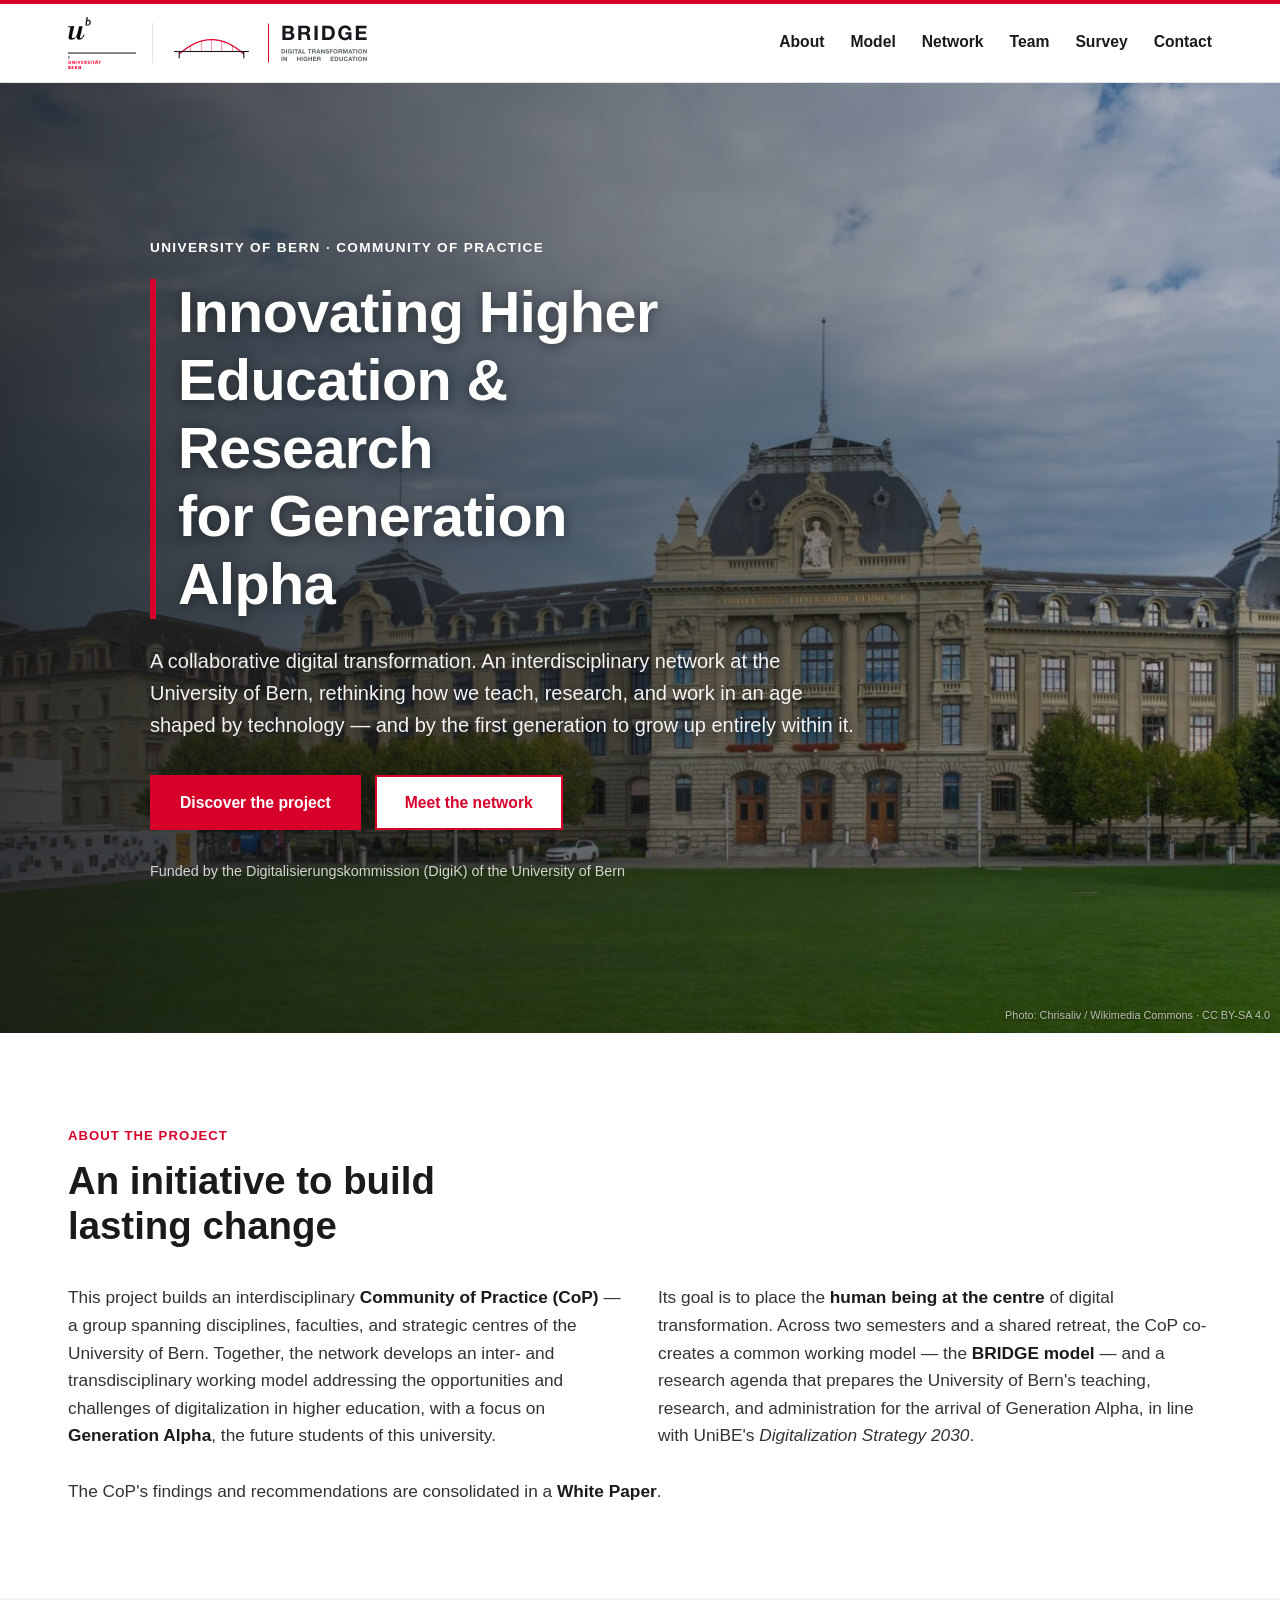
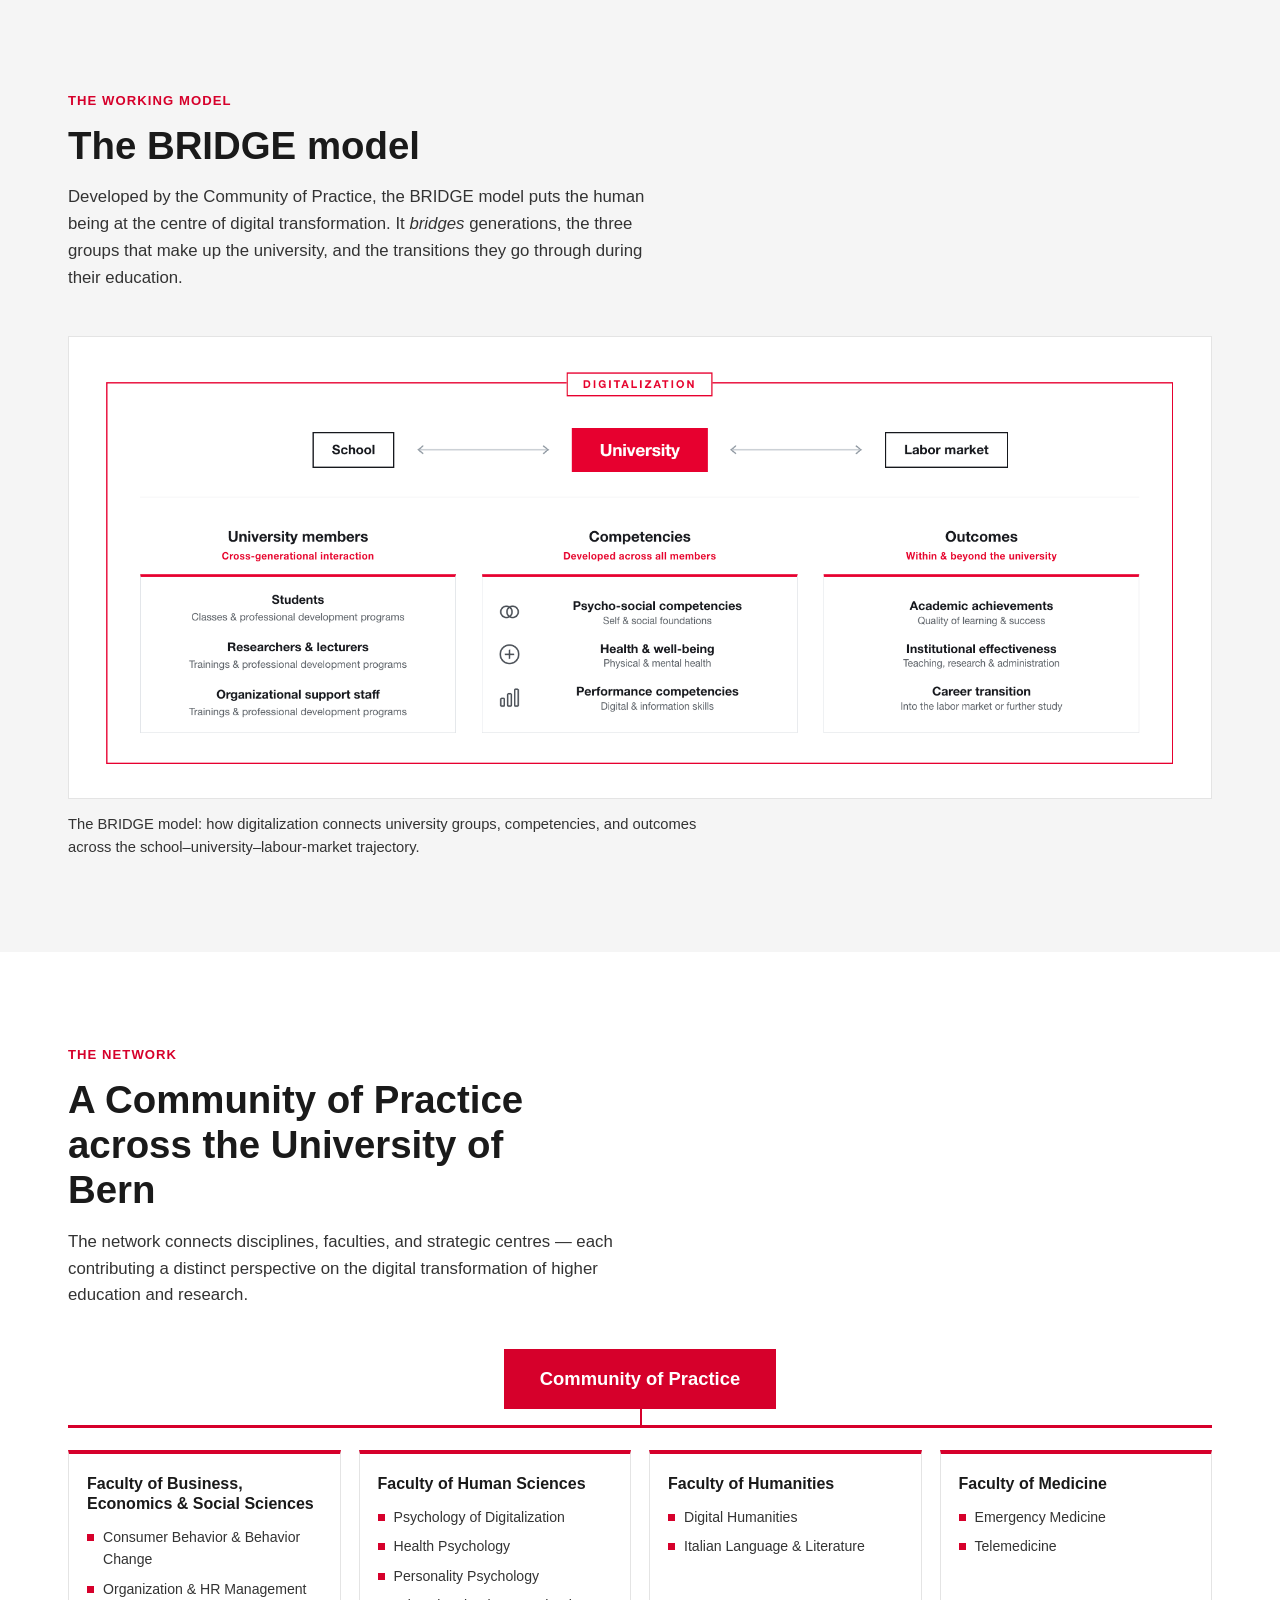
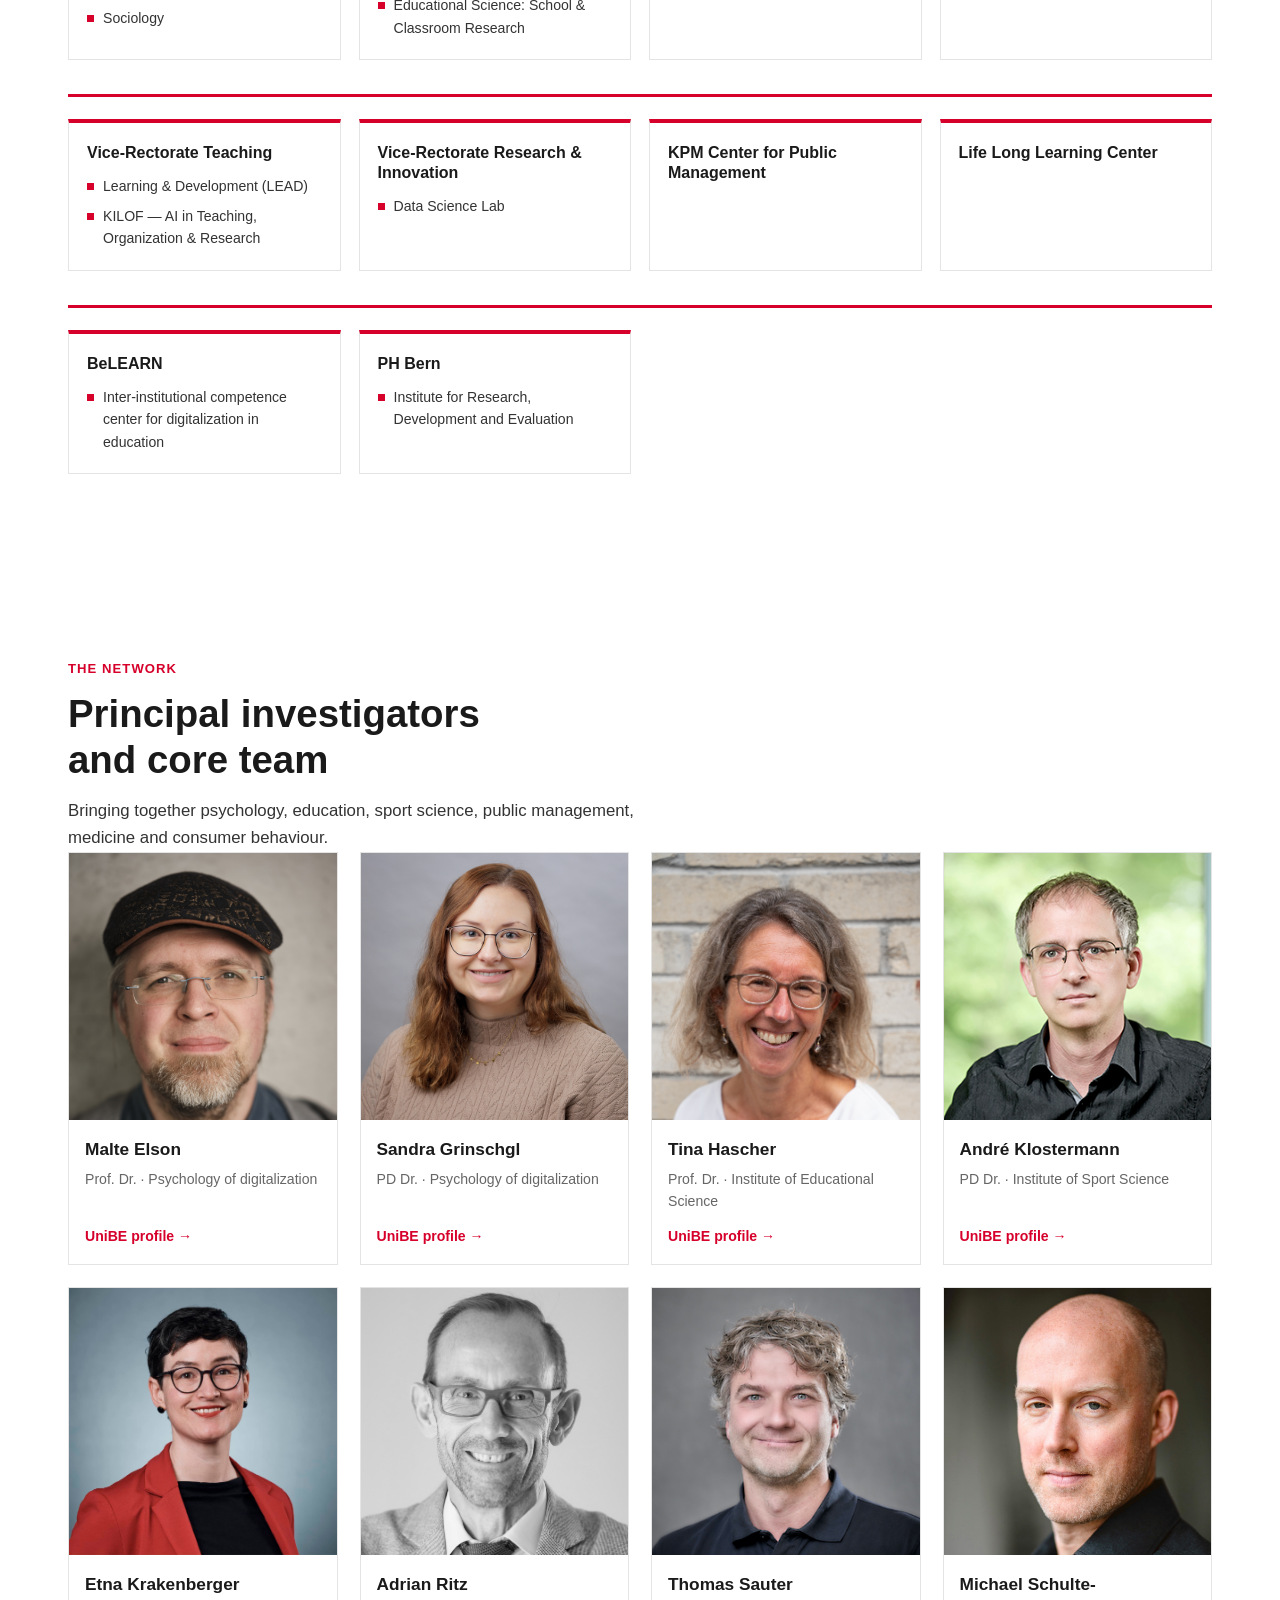
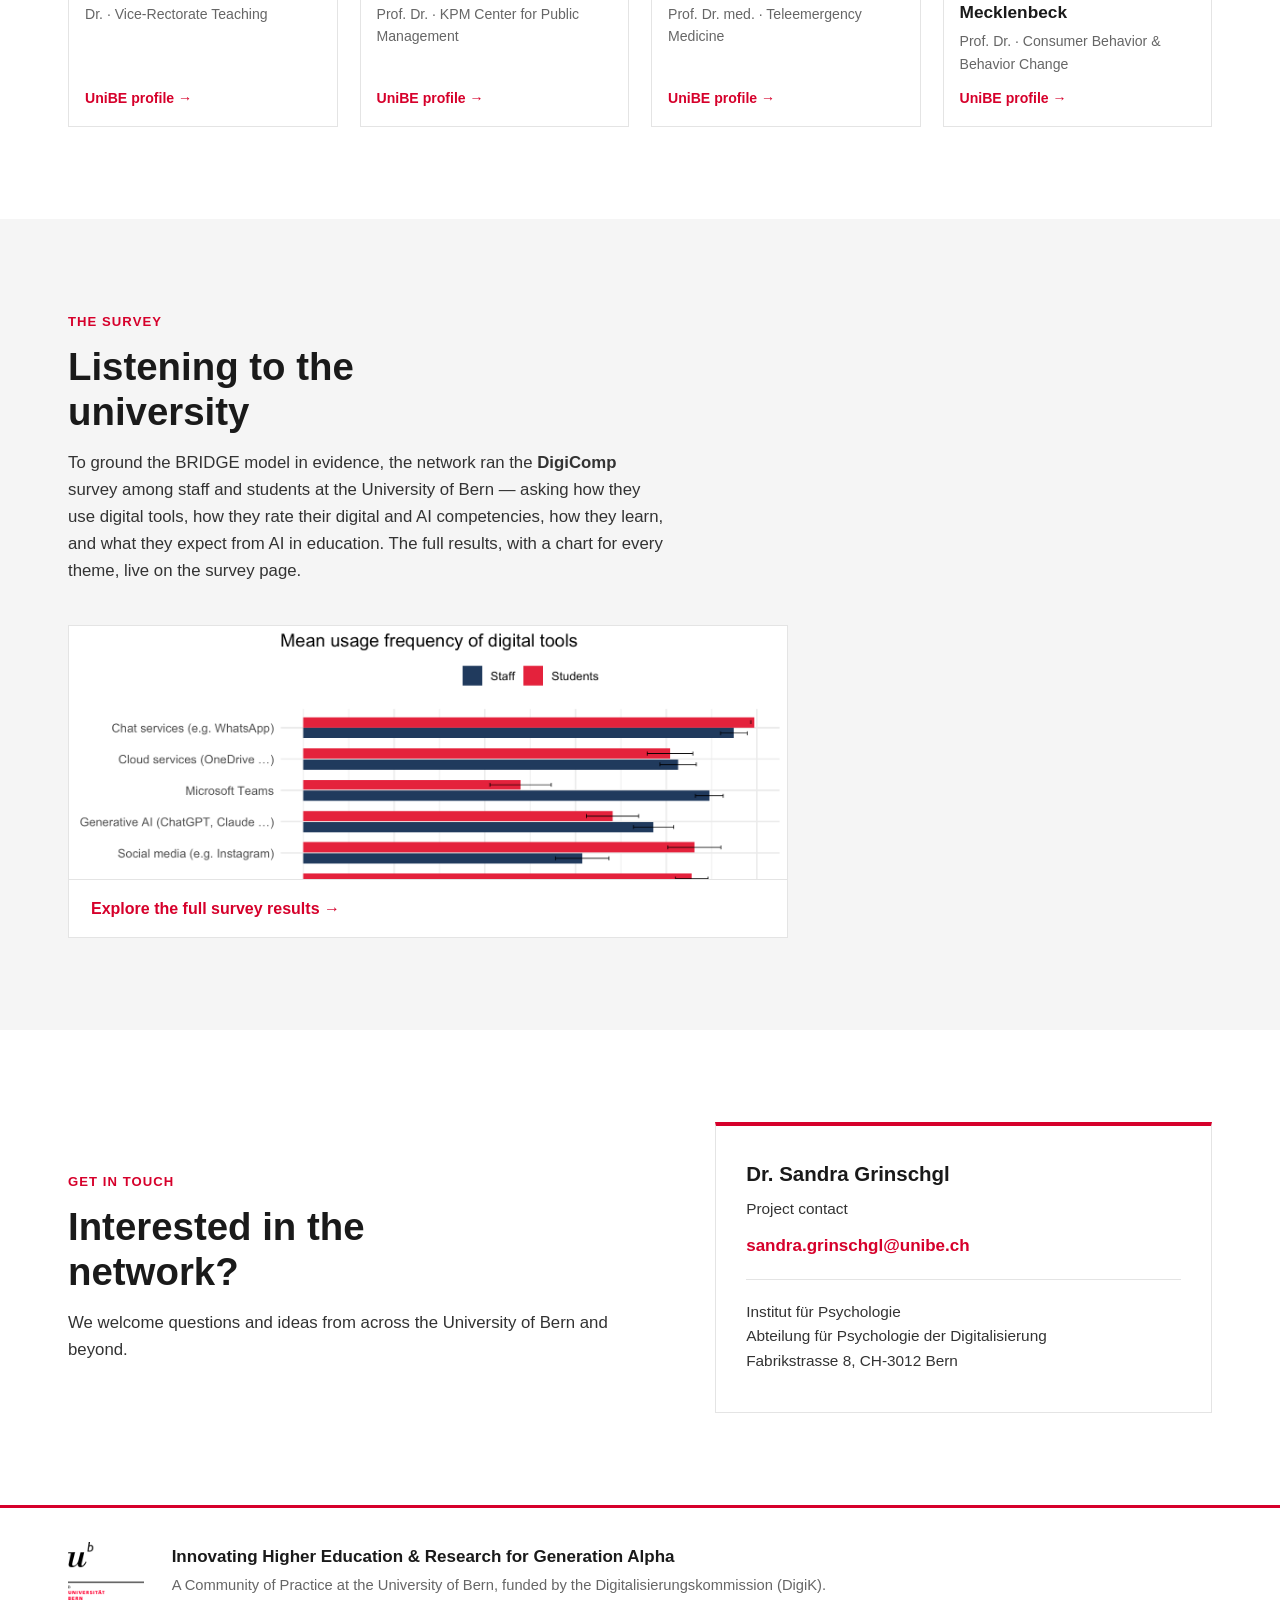
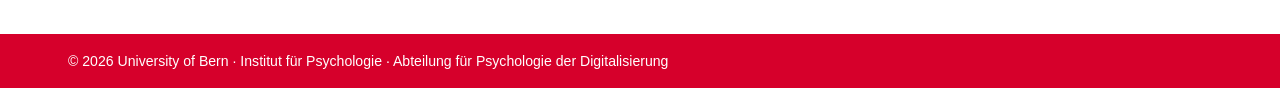
==== index.html @ a67c5398 "logo moved" ====
<!DOCTYPE html>
<html lang="en">
<head>
  <meta charset="UTF-8" />
  <meta name="viewport" content="width=device-width, initial-scale=1.0" />
  <title>Innovating Higher Education &amp; Research for Generation Alpha</title>
  <meta name="description" content="An interdisciplinary Community of Practice at the University of Bern exploring the digital transformation of higher education and research for Generation Alpha." />
  <link rel="icon" type="image/png" href="assets/brand/Icon.png" />
  <link rel="apple-touch-icon" href="assets/brand/Icon.png" />
  <link rel="stylesheet" href="styles.css" />
</head>
<body>
  <header class="site-header">
    <div class="container header-inner">
      <a class="brand" href="#top" aria-label="University of Bern — BRIDGE: Digital Transformation in Higher Education">
        <img class="brand-logo" src="assets/brand/logo_unibern@2x.png" alt="Universität Bern" />
        <img class="brand-bridge" src="assets/brand/BDRIGE_Logo.png" alt="BRIDGE — Digital Transformation in Higher Education" />
      </a>
      <nav class="nav-links">
        <a href="#about">About</a>
        <a href="#model">Model</a>
        <a href="#network">Network</a>
        <a href="#team">Team</a>
        <a href="#survey">Survey</a>
        <a href="#contact">Contact</a>
      </nav>
    </div>
  </header>

  <main id="top">
    <!-- HERO -->
    <section class="hero">
      <div class="hero-media" aria-hidden="true">
        <img src="assets/brand/hero-unibe.jpg" alt="" />
        <span class="hero-credit">Photo: Chrisaliv / Wikimedia Commons · CC BY-SA 4.0</span>
      </div>
      <div class="container hero-inner">
        <p class="eyebrow">University of Bern · Community of Practice</p>
        <h1 class="hero-title">
          Innovating Higher Education &amp; Research
          <span class="hero-accent">for Generation Alpha</span>
        </h1>
        <p class="hero-lede">
          A collaborative digital transformation. An interdisciplinary network at the
          University of Bern, rethinking how we teach, research, and work in an age shaped
          by technology &mdash; and by the first generation to grow up entirely within it.
        </p>
        <div class="hero-actions">
          <a class="btn btn-primary" href="#about">Discover the project</a>
          <a class="btn btn-ghost" href="#team">Meet the network</a>
        </div>
        <p class="hero-funding">Funded by the Digitalisierungskommission (DigiK) of the University of Bern</p>
      </div>
    </section>

    <!-- ABOUT -->
    <section id="about" class="section">
      <div class="container">
        <p class="section-eyebrow">About the project</p>
        <h2 class="section-title">An initiative to build lasting change</h2>
        <div class="about-grid">
          <p class="about-lead">
            This project builds an interdisciplinary <strong>Community of Practice (CoP)</strong> &mdash;
            a group spanning disciplines, faculties, and strategic centres of the University of Bern.
            Together, the network develops an inter- and transdisciplinary working model addressing the
            opportunities and challenges of digitalization in higher education, with a focus on <strong>Generation Alpha</strong>, the future students of this university.
          </p>
          <p class="about-lead">
            Its goal is to place the <strong>human being at the centre</strong> of digital transformation. Across two
            semesters and a shared retreat, the CoP co-creates a common working model &mdash; the <strong>BRIDGE
            model</strong> &mdash; and a research agenda that prepares the University of Bern's teaching, research, and
            administration for the arrival of Generation Alpha, in line with UniBE's <em>Digitalization Strategy 2030</em>.
          </p>
        </div>
        <p class="about-lead about-note">
          The CoP's findings and recommendations are consolidated in a <strong>White Paper</strong>.
        </p>
      </div>
    </section>

    <!-- BRIDGE MODEL -->
    <section id="model" class="section section-alt">
      <div class="container">
        <p class="section-eyebrow">The working model</p>
        <h2 class="section-title">The BRIDGE model</h2>
        <p class="section-sub">
          Developed by the Community of Practice, the BRIDGE model puts the human being at the centre of digital
          transformation. It <em>bridges</em> generations, the three groups that make up the university, and the
          transitions they go through during their education.
        </p>
        <figure class="figure">
          <img
            src="assets/figures/bridge-model.png"
            alt="The BRIDGE model. Across a longitudinal trajectory from school through university to the labour market, digitalization shapes three university groups — students (including Generation Alpha), researchers and lecturers, and administration — who develop psycho-social, health and well-being, and performance competencies, leading to outcomes of academic achievement, institutional effectiveness, and career transition."
            loading="lazy"
          />
          <figcaption class="figure-caption">
            The BRIDGE model: how digitalization connects university groups, competencies, and outcomes across the
            school&ndash;university&ndash;labour-market trajectory.
          </figcaption>
        </figure>
      </div>
    </section>

    <!-- COMMUNITY OF PRACTICE -->
    <section id="network" class="section">
      <div class="container">
        <p class="section-eyebrow">The network</p>
        <h2 class="section-title">A Community of Practice across the University of Bern</h2>
        <p class="section-sub">The network connects disciplines, faculties, and strategic centres &mdash; each contributing a distinct perspective on the digital transformation of higher education and research.</p>
        <div class="model">
          <div class="model-hub">
            <span class="model-hub-label">Community of Practice</span>
          </div>

          <!-- Faculties -->
          <div class="model-grid">
            <article class="unit">
              <h3 class="unit-title">Faculty of Business, Economics &amp; Social Sciences</h3>
              <ul class="unit-tags">
                <li>Consumer Behavior &amp; Behavior Change</li>
                <li>Organization &amp; HR Management</li>
                <li>Sociology</li>
              </ul>
            </article>
            <article class="unit">
              <h3 class="unit-title">Faculty of Human Sciences</h3>
              <ul class="unit-tags">
                <li>Psychology of Digitalization</li>
                <li>Health Psychology</li>
                <li>Personality Psychology</li>
                <li>Educational Science: School &amp; Classroom Research</li>
              </ul>
            </article>
            <article class="unit">
              <h3 class="unit-title">Faculty of Humanities</h3>
              <ul class="unit-tags">
                <li>Digital Humanities</li>
                <li>Italian Language &amp; Literature</li>
              </ul>
            </article>
            <article class="unit">
              <h3 class="unit-title">Faculty of Medicine</h3>
              <ul class="unit-tags">
                <li>Emergency Medicine</li>
                <li>Telemedicine</li>
              </ul>
            </article>
          </div>

          <!-- Vice-Rectorates &amp; centres -->
          <div class="model-grid">
            <article class="unit">
              <h3 class="unit-title">Vice-Rectorate Teaching</h3>
              <ul class="unit-tags">
                <li>Learning &amp; Development (LEAD)</li>
                <li>KILOF &mdash; AI in Teaching, Organization &amp; Research</li>
              </ul>
            </article>
            <article class="unit">
              <h3 class="unit-title">Vice-Rectorate Research &amp; Innovation</h3>
              <ul class="unit-tags">
                <li>Data Science Lab</li>
              </ul>
            </article>
            <article class="unit">
              <h3 class="unit-title">KPM Center for Public Management</h3>
            </article>
            <article class="unit">
              <h3 class="unit-title">Life Long Learning Center</h3>
            </article>
          </div>

          <!-- Partner institutions -->
          <div class="model-grid">
            <article class="unit">
              <h3 class="unit-title">BeLEARN</h3>
              <ul class="unit-tags">
                <li>Inter-institutional competence center for digitalization in education</li>
              </ul>
            </article>
            <article class="unit">
              <h3 class="unit-title">PH Bern</h3>
              <ul class="unit-tags">
                <li>Institute for Research, Development and Evaluation</li>
              </ul>
            </article>
          </div>
        </div>
      </div>
    </section>

  

    <!-- TEAM -->
    <section id="team" class="section">
      <div class="container">
        <p class="section-eyebrow">The network</p>
        <h2 class="section-title">Principal investigators and core team</h2>
        <p class="section-sub">Bringing together psychology, education, sport science, public management, medicine and consumer behaviour.</p>

        <div class="team-grid">
          <a class="member" href="https://www.dig.psy.unibe.ch/about_us/staff/prof_dr_elson_malte/index_eng.html" target="_blank" rel="noopener">
            <img class="member-photo member-photo--elson" src="assets/team/elson.png" alt="Portrait of Malte Elson" loading="lazy" />
            <span class="member-name">Malte Elson</span>
            <span class="member-role">Prof. Dr. · Psychology of digitalization</span>
            <span class="member-link">UniBE profile &rarr;</span>
          </a>
          <a class="member" href="https://www.dig.psy.unibe.ch/ueber_uns/personen/pd_dr_grinschgl_sandra/index_ger.html" target="_blank" rel="noopener">
            <img class="member-photo" src="assets/team/grinschgl.jpg" alt="Portrait of Sandra Grinschgl" loading="lazy" />
            <span class="member-name">Sandra Grinschgl</span>
            <span class="member-role">PD Dr. · Psychology of digitalization</span>
            <span class="member-link">UniBE profile &rarr;</span>
          </a>
          <a class="member" href="https://www.edu.unibe.ch/ueber_uns/personen_a___z/asu/prof_dr_hascher_tina/index_ger.html" target="_blank" rel="noopener">
            <img class="member-photo" src="assets/team/hascher.jpg" alt="Portrait of Tina Hascher" loading="lazy" />
            <span class="member-name">Tina Hascher</span>
            <span class="member-role">Prof. Dr. · Institute of Educational Science</span>
            <span class="member-link">UniBE profile &rarr;</span>
          </a>
          <a class="member" href="https://www.ispw.unibe.ch/about_us/people/klostermann_andr/index_eng.html" target="_blank" rel="noopener">
            <img class="member-photo" src="assets/team/klostermann.jpg" alt="Portrait of André Klostermann" loading="lazy" />
            <span class="member-name">André Klostermann</span>
            <span class="member-role">PD Dr. · Institute of Sport Science</span>
            <span class="member-link">UniBE profile &rarr;</span>
          </a>
          <a class="member" href="https://www.unibe.ch/university/organization/executive_board_and_central_administration/vice_rectorate_teaching/vice_rectorate_teaching/personen/dr_krakenberger_etna_rosa/index_eng.html" target="_blank" rel="noopener">
            <img class="member-photo" src="assets/team/krakenberger.jpg" alt="Portrait of Etna Krakenberger" loading="lazy" />
            <span class="member-name">Etna Krakenberger</span>
            <span class="member-role">Dr. · Vice-Rectorate Teaching</span>
            <span class="member-link">UniBE profile &rarr;</span>
          </a>
          <a class="member" href="https://www.kpm.unibe.ch/about_us/personen/geschaeftsleitung/prof_dr_ritz_adrian/index_eng.html" target="_blank" rel="noopener">
            <img class="member-photo" src="assets/team/ritz.jpg" alt="Portrait of Adrian Ritz" loading="lazy" />
            <span class="member-name">Adrian Ritz</span>
            <span class="member-role">Prof. Dr. · KPM Center for Public Management</span>
            <span class="member-link">UniBE profile &rarr;</span>
          </a>
          <a class="member" href="https://www.mcid.unibe.ch/about_us/people/prof_dr_med_sauter_mme_thomas/index_eng.html" target="_blank" rel="noopener">
            <img class="member-photo" src="assets/team/sauter.jpg" alt="Portrait of Thomas Sauter" loading="lazy" />
            <span class="member-name">Thomas Sauter</span>
            <span class="member-role">Prof. Dr. med. · Teleemergency Medicine</span>
            <span class="member-link">UniBE profile &rarr;</span>
          </a>
          <a class="member" href="https://www.consumer.imu.unibe.ch/ueber_uns/team/prof_dr_schulte_mecklenbeck_michael/index_ger.html" target="_blank" rel="noopener">
            <img class="member-photo" src="assets/team/schulte-mecklenbeck.jpg" alt="Portrait of Michael Schulte-Mecklenbeck" loading="lazy" />
            <span class="member-name">Michael Schulte-Mecklenbeck</span>
            <span class="member-role">Prof. Dr. · Consumer Behavior &amp; Behavior Change</span>
            <span class="member-link">UniBE profile &rarr;</span>
          </a>
        </div>
      </div>
    </section>

    <!-- SURVEY -->
    <section id="survey" class="section section-alt">
      <div class="container">
        <p class="section-eyebrow">The survey</p>
        <h2 class="section-title">Listening to the university</h2>
        <p class="section-sub">
          To ground the BRIDGE model in evidence, the network ran the <strong>DigiComp</strong> survey among
          staff and students at the University of Bern &mdash; asking how they use digital tools, how they rate
          their digital and AI competencies, how they learn, and what they expect from AI in education. The full
          results, with a chart for every theme, live on the survey page.
        </p>
        <a class="survey-teaser" href="survey.html">
          <img src="assets/figures/survey-preview.png" alt="Preview of the survey results: mean usage frequency of digital tools, by staff and students" />
          <span class="survey-teaser-cta">Explore the full survey results &rarr;</span>
        </a>
      </div>
    </section>

    <!-- CONTACT -->
    <section id="contact" class="section">
      <div class="container contact-inner">
        <div>
          <p class="section-eyebrow">Get in touch</p>
          <h2 class="section-title">Interested in the network?</h2>
          <p class="section-sub">
            We welcome questions and ideas from across the University of Bern and beyond.
          </p>
        </div>
        <div class="contact-card">
          <p class="contact-name">Dr. Sandra Grinschgl</p>
          <p class="contact-detail">Project contact</p>
          <a class="contact-mail" href="mailto:sandra.grinschgl@unibe.ch">sandra.grinschgl@unibe.ch</a>
          <hr />
          <p class="contact-detail">
            Institut für Psychologie<br />
            Abteilung für Psychologie der Digitalisierung<br />
            Fabrikstrasse 8, CH-3012 Bern
          </p>
        </div>
      </div>
    </section>
  </main>

  <footer class="site-footer">
    <div class="container footer-inner">
      <img class="footer-logo" src="assets/brand/logo_unibern@2x.png" alt="Universität Bern" />
      <div class="footer-text">
        <p class="footer-title">Innovating Higher Education &amp; Research for Generation Alpha</p>
        <p class="footer-muted">A Community of Practice at the University of Bern, funded by the Digitalisierungskommission (DigiK).</p>
      </div>
    </div>
    <div class="footer-accent">
      <div class="container">© 2026 University of Bern · Institut für Psychologie · Abteilung für Psychologie der Digitalisierung</div>
    </div>
  </footer>
</body>
</html>
---- styles.css ----
/* ------------------------------------------------------------------
   Innovating Higher Education Network
   University of Bern corporate design (red #d6002b, Frutiger/Arial, flat layout)
------------------------------------------------------------------ */

:root {
  --ub-red: #d6002b;
  --ub-red-dark: #ab0022;
  --ub-maroon: #650015;
  --ink: #1a1a1a;
  --ink-soft: #333333;
  --muted: #666666;
  --bg: #ffffff;
  --bg-grey: #f5f5f5;
  --line: #e4e4e4;
  --container: 1200px;
  --font: "FrutigerNeueLTW06-Regular", Arial, Helvetica, sans-serif;
}

* { box-sizing: border-box; }
html { scroll-behavior: smooth; }

body {
  margin: 0;
  font-family: var(--font);
  color: var(--ink);
  background: var(--bg);
  line-height: 1.6;
  font-size: 17px;
  -webkit-font-smoothing: antialiased;
}

h1, h2, h3 { font-family: var(--font); line-height: 1.18; margin: 0; font-weight: 700; }

a { color: var(--ub-red); text-decoration: none; }
a:hover { text-decoration: underline; }

.container {
  width: 100%;
  max-width: var(--container);
  margin: 0 auto;
  padding: 0 28px;
}

/* ---------- Header ---------- */
.site-header {
  position: sticky;
  top: 0;
  z-index: 50;
  background: #fff;
  border-top: 4px solid var(--ub-red);
  border-bottom: 1px solid var(--line);
}
.header-inner {
  display: flex;
  align-items: center;
  justify-content: space-between;
  min-height: 78px;
  gap: 24px;
}
.brand { display: flex; align-items: center; gap: 16px; color: var(--ink); }
.brand:hover { text-decoration: none; }
.brand-logo { height: 52px; width: auto; display: block; }
.brand-bridge {
  height: 40px;
  width: auto;
  display: block;
  border-left: 1px solid var(--line);
  padding-left: 16px;
}
.nav-links { display: flex; gap: 26px; }
.nav-links a {
  color: var(--ink);
  font-size: 0.98rem;
  font-weight: 700;
  padding: 4px 0;
  border-bottom: 2px solid transparent;
}
.nav-links a:hover { color: var(--ub-red); border-bottom-color: var(--ub-red); text-decoration: none; }

/* ---------- Hero (image banner) ---------- */
.hero { position: relative; overflow: hidden; background: #2a2a2a; }
.hero-media { position: absolute; inset: 0; z-index: 0; }
.hero-media img { width: 100%; height: 100%; object-fit: cover; object-position: center 35%; }
.hero-media::after {
  content: "";
  position: absolute; inset: 0;
  background: linear-gradient(90deg, rgba(20,20,20,0.82) 0%, rgba(20,20,20,0.55) 45%, rgba(20,20,20,0.25) 100%);
}
.hero-credit {
  position: absolute;
  right: 10px; bottom: 8px;
  z-index: 1;
  font-size: 0.68rem;
  color: rgba(255,255,255,0.7);
  text-shadow: 0 1px 2px rgba(0,0,0,0.6);
}
.hero-inner {
  position: relative;
  z-index: 1;
  padding: clamp(80px, 13vw, 150px) 28px;
  max-width: 1036px; /* 980px text column + the container's 28px gutters */
  color: #fff;
}
.eyebrow {
  display: inline-block;
  margin: 0 0 20px;
  font-size: 0.85rem;
  font-weight: 700;
  letter-spacing: 0.1em;
  text-transform: uppercase;
  color: #fff;
}
.hero-title {
  font-size: clamp(2.1rem, 5vw, 3.6rem);
  font-weight: 700;
  letter-spacing: -0.01em;
  color: #fff;
  padding-left: 22px;
  border-left: 6px solid var(--ub-red);
  max-width: 18ch;
  text-shadow: 0 2px 12px rgba(0,0,0,0.45);
}
.hero-accent { display: block; color: #fff; }
.hero-lede {
  margin: 26px 0 0;
  max-width: 64ch;
  font-size: clamp(1.05rem, 1.6vw, 1.25rem);
  color: rgba(255,255,255,0.94);
  text-shadow: 0 1px 8px rgba(0,0,0,0.4);
}
.hero-actions { display: flex; flex-wrap: wrap; gap: 14px; margin: 34px 0 0; }
.btn {
  display: inline-flex;
  align-items: center;
  padding: 13px 28px;
  font-weight: 700;
  font-size: 0.98rem;
  border: 2px solid var(--ub-red);
  border-radius: 0;
  transition: background 0.15s ease, color 0.15s ease;
}
.btn:hover { text-decoration: none; }
.btn-primary { background: var(--ub-red); color: #fff; }
.btn-primary:hover { background: var(--ub-red-dark); border-color: var(--ub-red-dark); }
.btn-ghost { background: #fff; color: var(--ub-red); }
.btn-ghost:hover { background: var(--ub-red); color: #fff; }
.hero-funding { margin: 30px 0 0; font-size: 0.9rem; color: rgba(255,255,255,0.8); }

/* ---------- Sections ---------- */
.section { padding: clamp(56px, 8vw, 92px) 0; }
.section-alt { background: var(--bg-grey); }
.section-eyebrow {
  margin: 0 0 12px;
  font-size: 0.82rem;
  font-weight: 700;
  letter-spacing: 0.08em;
  text-transform: uppercase;
  color: var(--ub-red);
}
.section-title {
  font-size: clamp(1.7rem, 3.2vw, 2.4rem);
  color: var(--ink);
  max-width: 22ch;
}
.section-sub { margin: 16px 0 0; max-width: 64ch; color: var(--ink-soft); font-size: 1.05rem; }

/* ---------- About ---------- */
.about-grid { display: grid; grid-template-columns: 1fr 1fr; gap: 36px; margin-top: 36px; }
.about-lead { margin: 0; font-size: 1.08rem; color: var(--ink-soft); }
.about-lead strong { color: var(--ink); }
.about-note { margin-top: 28px; max-width: 64ch; }

/* ---------- Figure ---------- */
.figure { margin: 44px 0 0; }
.figure img {
  display: block;
  width: 100%;
  height: auto;
  background: #fff;
  border: 1px solid var(--line);
  padding: clamp(12px, 2.4vw, 28px);
}
.figure-caption {
  margin: 14px 0 0;
  max-width: 80ch;
  font-size: 0.92rem;
  color: var(--ink-soft);
}

/* ---------- Survey teaser ---------- */
.survey-teaser {
  display: block;
  max-width: 720px;
  margin: 40px 0 0;
  background: #fff;
  border: 1px solid var(--line);
  transition: box-shadow 0.15s ease, border-color 0.15s ease;
}
.survey-teaser:hover { box-shadow: 0 10px 26px -14px rgba(0,0,0,0.35); border-color: var(--ub-red); text-decoration: none; }
.survey-teaser img { display: block; width: 100%; height: auto; border-bottom: 1px solid var(--line); }
.survey-teaser-cta {
  display: block;
  padding: 16px 22px;
  font-weight: 700;
  font-size: 1rem;
  color: var(--ub-red);
}
.survey-teaser:hover .survey-teaser-cta { color: var(--ub-red-dark); }

/* ---------- Focus cards ---------- */
.cards { display: grid; grid-template-columns: repeat(3, 1fr); gap: 24px; margin-top: 40px; }
.card {
  background: #fff;
  border: 1px solid var(--line);
  border-top: 4px solid var(--ub-red);
  padding: 28px 26px;
  transition: box-shadow 0.15s ease;
}
.card:hover { box-shadow: 0 6px 18px -10px rgba(0,0,0,0.3); }
.card-num { font-weight: 700; font-size: 1rem; color: var(--ub-red); margin-bottom: 12px; }
.card h3 { font-size: 1.28rem; margin-bottom: 10px; color: var(--ink); }
.card p { margin: 0; color: var(--ink-soft); font-size: 1rem; }

/* ---------- Working model ---------- */
.model { margin-top: 40px; }
.model-hub { display: flex; justify-content: center; margin-bottom: 0; }
.model-hub-label {
  position: relative;
  display: inline-flex;
  align-items: center;
  padding: 15px 36px;
  background: var(--ub-red);
  color: #fff;
  font-weight: 700;
  font-size: 1.15rem;
}
.model-hub-label::after {
  content: "";
  position: absolute;
  bottom: -16px; left: 50%;
  width: 2px; height: 16px;
  background: var(--ub-red);
}
.model-grid {
  display: grid;
  grid-template-columns: repeat(4, 1fr);
  gap: 18px;
  margin-top: 16px;
  padding-top: 22px;
  border-top: 3px solid var(--ub-red);
}
.model-grid + .model-grid { margin-top: 34px; }
.unit {
  background: #fff;
  border: 1px solid var(--line);
  border-top: 4px solid var(--ub-red);
  padding: 20px 18px;
  transition: box-shadow 0.15s ease;
}
.unit:hover { box-shadow: 0 6px 18px -10px rgba(0,0,0,0.3); }
.unit-title { font-size: 1rem; line-height: 1.25; margin-bottom: 12px; color: var(--ink); }
.unit-tags { list-style: none; margin: 0; padding: 0; display: flex; flex-direction: column; gap: 7px; }
.unit-tags li { font-size: 0.88rem; color: var(--ink-soft); padding-left: 16px; position: relative; }
.unit-tags li::before {
  content: "";
  position: absolute;
  left: 0; top: 0.55em;
  width: 7px; height: 7px;
  background: var(--ub-red);
}
.unit-note { margin: 0; font-size: 0.88rem; color: var(--muted); }

/* ---------- Timeline ---------- */
.timeline {
  list-style: none;
  margin: 44px 0 0;
  padding: 0;
  display: grid;
  grid-template-columns: repeat(4, 1fr);
  position: relative;
}
.timeline::before {
  content: "";
  position: absolute;
  top: 7px; left: 6%; right: 6%;
  height: 2px;
  background: var(--ub-red);
}
.timeline-item { display: flex; flex-direction: column; gap: 8px; padding-right: 18px; position: relative; }
.timeline-dot {
  width: 16px; height: 16px;
  background: #fff;
  border: 3px solid var(--ub-red);
  position: relative;
  z-index: 1;
}
.timeline-date { font-weight: 700; font-size: 1.05rem; color: var(--ink); margin-top: 6px; }
.timeline-text { font-size: 0.96rem; color: var(--ink-soft); }

/* ---------- Team ---------- */
.team-group-label { display: none; }
.team-grid { display: grid; grid-template-columns: repeat(4, 1fr); gap: 22px; }
.member {
  display: flex;
  flex-direction: column;
  background: #fff;
  border: 1px solid var(--line);
  color: var(--ink);
  transition: box-shadow 0.15s ease, border-color 0.15s ease;
}
.member:hover { box-shadow: 0 8px 20px -12px rgba(0,0,0,0.4); border-color: var(--ub-red); text-decoration: none; }
.member-badge { display: none; }
.member-photo {
  width: 100%;
  aspect-ratio: 1 / 1;
  object-fit: cover;
  object-position: center top;
  background: var(--bg-grey);
  display: block;
}
.member-photo--elson { object-position: center 12%; }
.member-name { font-weight: 700; font-size: 1.08rem; padding: 16px 16px 0; color: var(--ink); }
.member-role { padding: 4px 16px 0; font-size: 0.88rem; color: var(--muted); min-height: 2.4em; }
.member-link { padding: 12px 16px 16px; font-size: 0.88rem; font-weight: 700; color: var(--ub-red); margin-top: auto; }
.member:hover .member-link { color: var(--ub-red-dark); }

/* ---------- Contact ---------- */
.contact-inner { display: grid; grid-template-columns: 1.1fr 0.9fr; gap: 40px; align-items: center; }
.contact-card { background: #fff; border: 1px solid var(--line); border-top: 4px solid var(--ub-red); padding: 32px 30px; }
.contact-name { font-weight: 700; font-size: 1.28rem; margin: 0; color: var(--ink); }
.contact-detail { margin: 6px 0; color: var(--ink-soft); font-size: 0.96rem; }
.contact-mail { display: inline-block; margin-top: 4px; font-weight: 700; }
.contact-card hr { border: none; border-top: 1px solid var(--line); margin: 20px 0; }

/* ---------- Footer ---------- */
.site-footer { border-top: 3px solid var(--ub-red); background: #fff; }
.footer-inner { display: flex; align-items: center; gap: 28px; padding: 34px 28px; flex-wrap: wrap; }
.footer-logo { height: 58px; width: auto; }
.footer-text { flex: 1; min-width: 240px; }
.footer-title { margin: 0; font-weight: 700; color: var(--ink); }
.footer-muted { margin: 4px 0 0; color: var(--muted); font-size: 0.92rem; }
.footer-accent { background: var(--ub-red); color: #fff; }
.footer-accent .container { padding-top: 16px; padding-bottom: 16px; font-size: 0.88rem; }

/* ---------- Responsive ---------- */
@media (max-width: 980px) {
  .nav-links { display: none; }
  .about-grid { grid-template-columns: 1fr; gap: 22px; }
  .cards { grid-template-columns: 1fr; }
  .model-grid { grid-template-columns: repeat(2, 1fr); }
  .timeline { grid-template-columns: 1fr 1fr; gap: 28px 0; }
  .timeline::before { display: none; }
  .team-grid { grid-template-columns: repeat(2, 1fr); }
  .contact-inner { grid-template-columns: 1fr; }
}
@media (max-width: 560px) {
  .brand { gap: 12px; }
  .brand-logo { height: 44px; }
  .brand-bridge { height: 32px; padding-left: 12px; }
  .model-grid { grid-template-columns: 1fr; }
  .team-grid { grid-template-columns: 1fr 1fr; }
  .timeline { grid-template-columns: 1fr; }
  .hero-actions { flex-direction: column; align-items: stretch; }
  .btn { justify-content: center; }
}
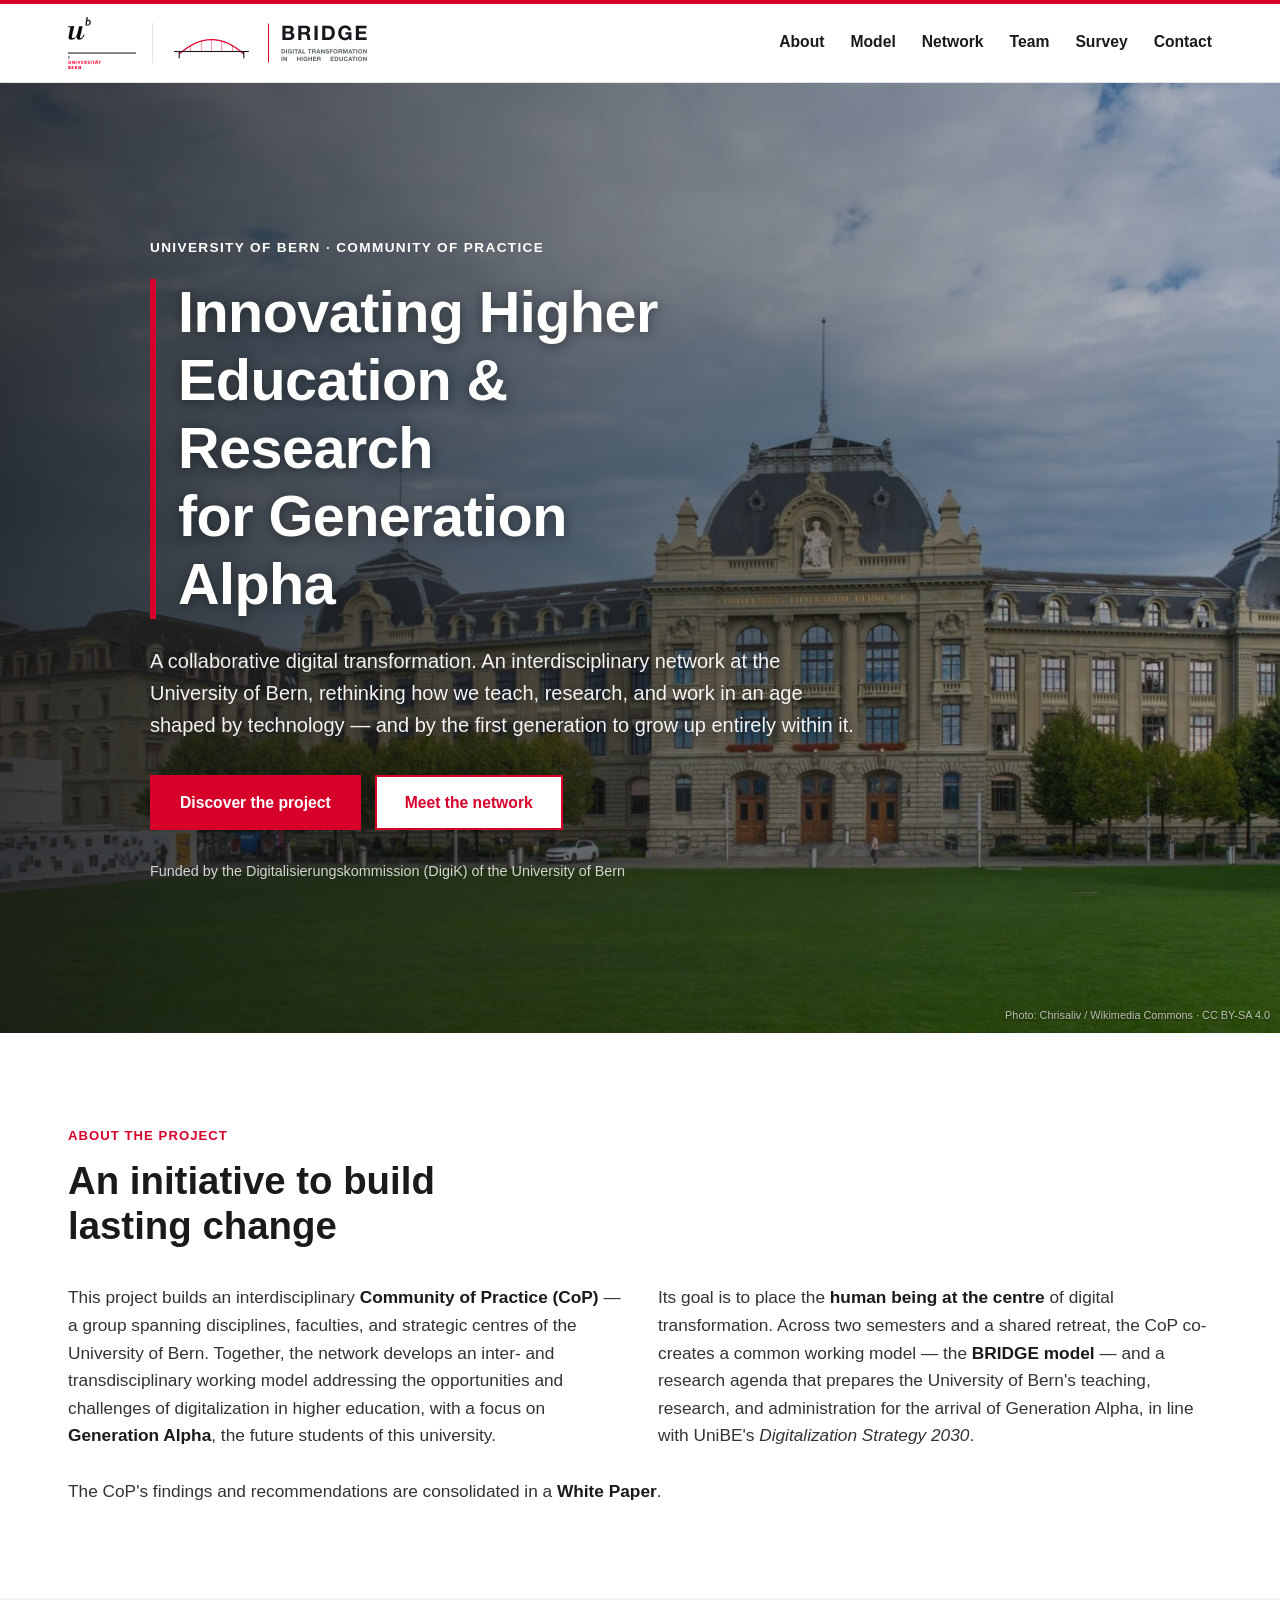
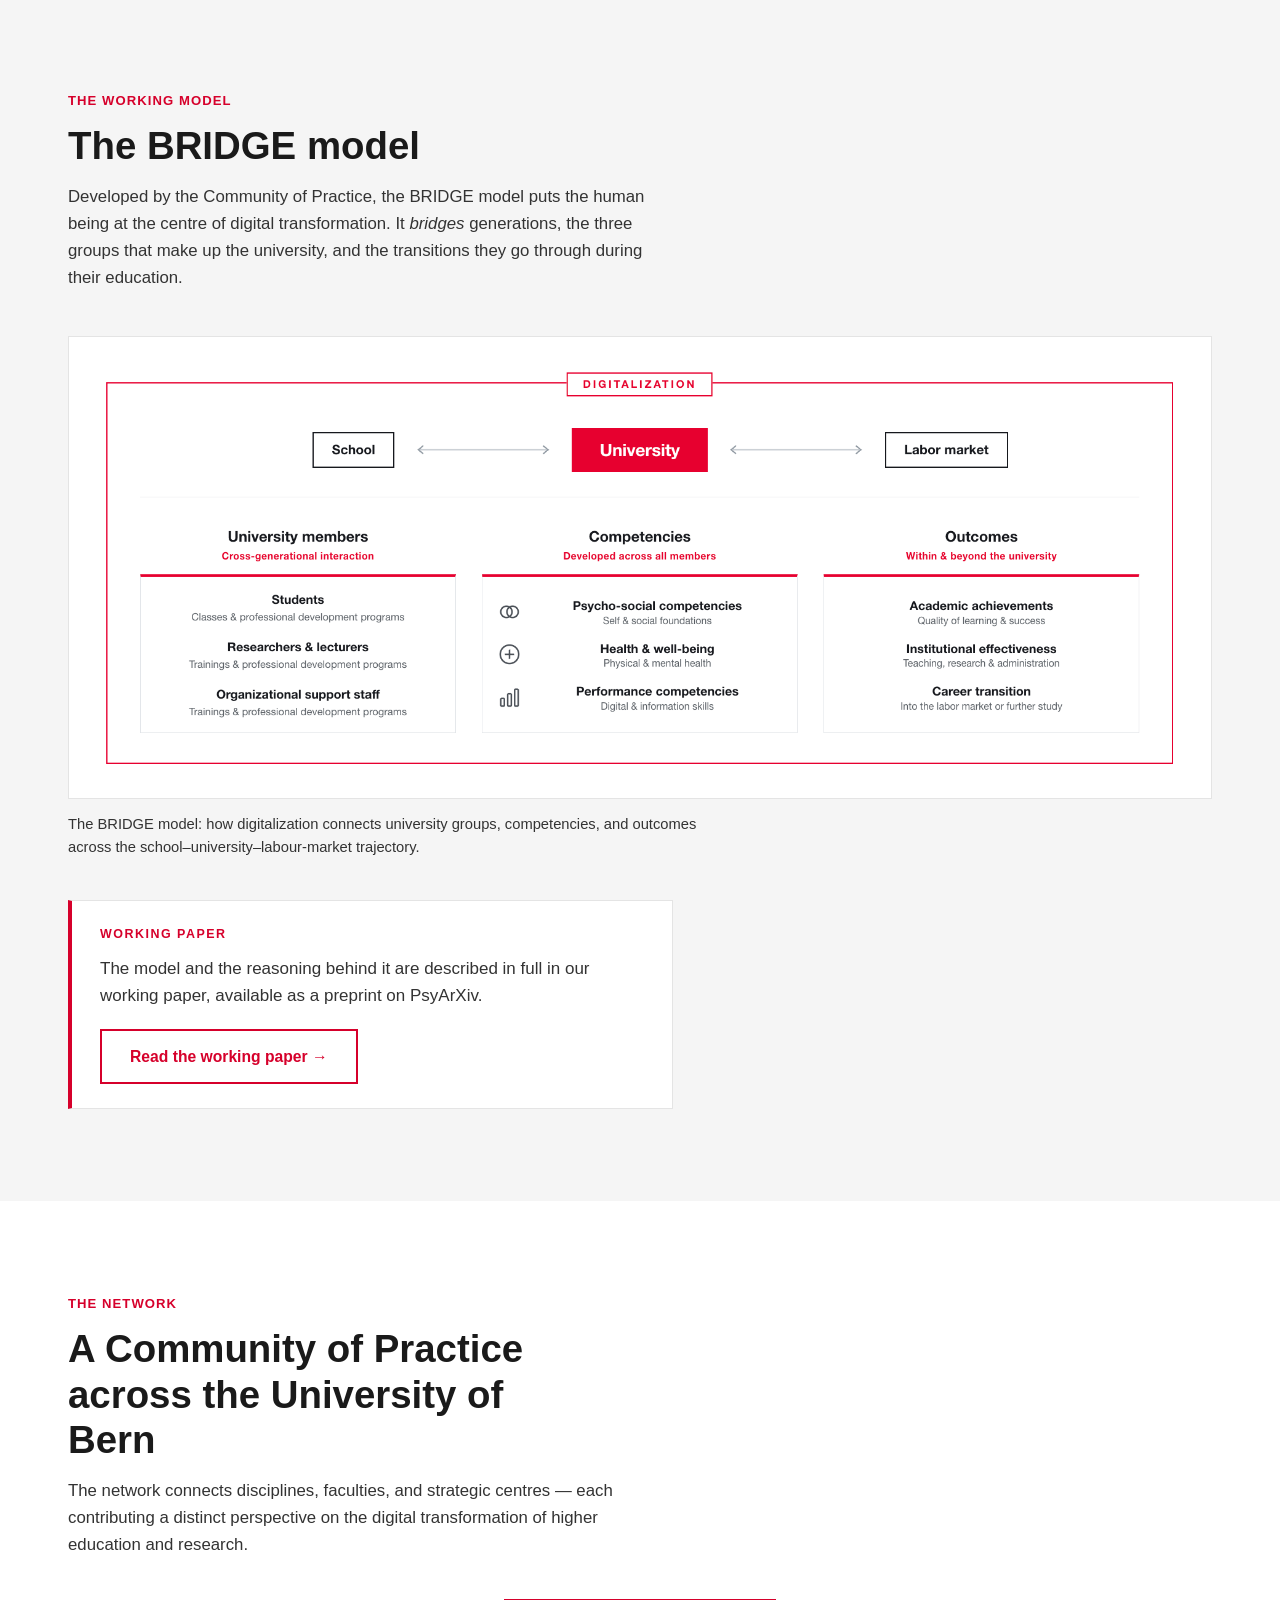
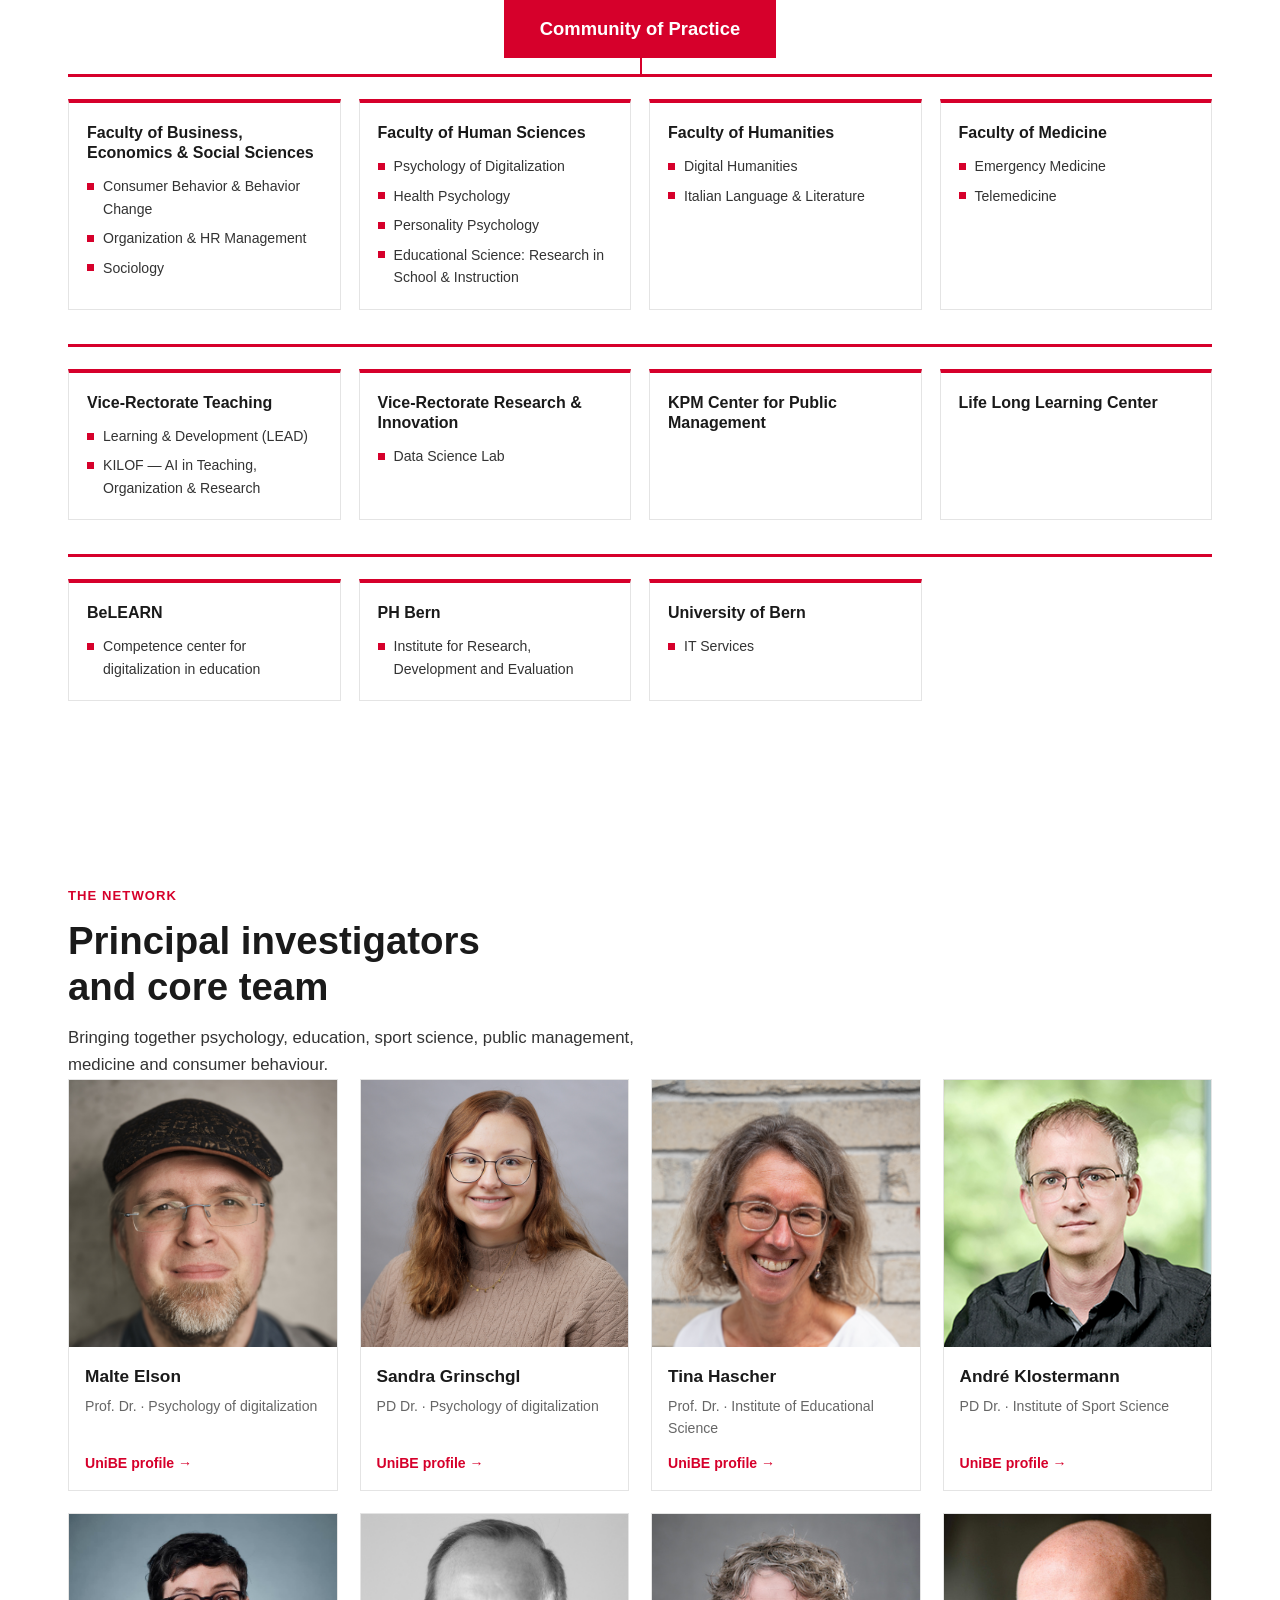
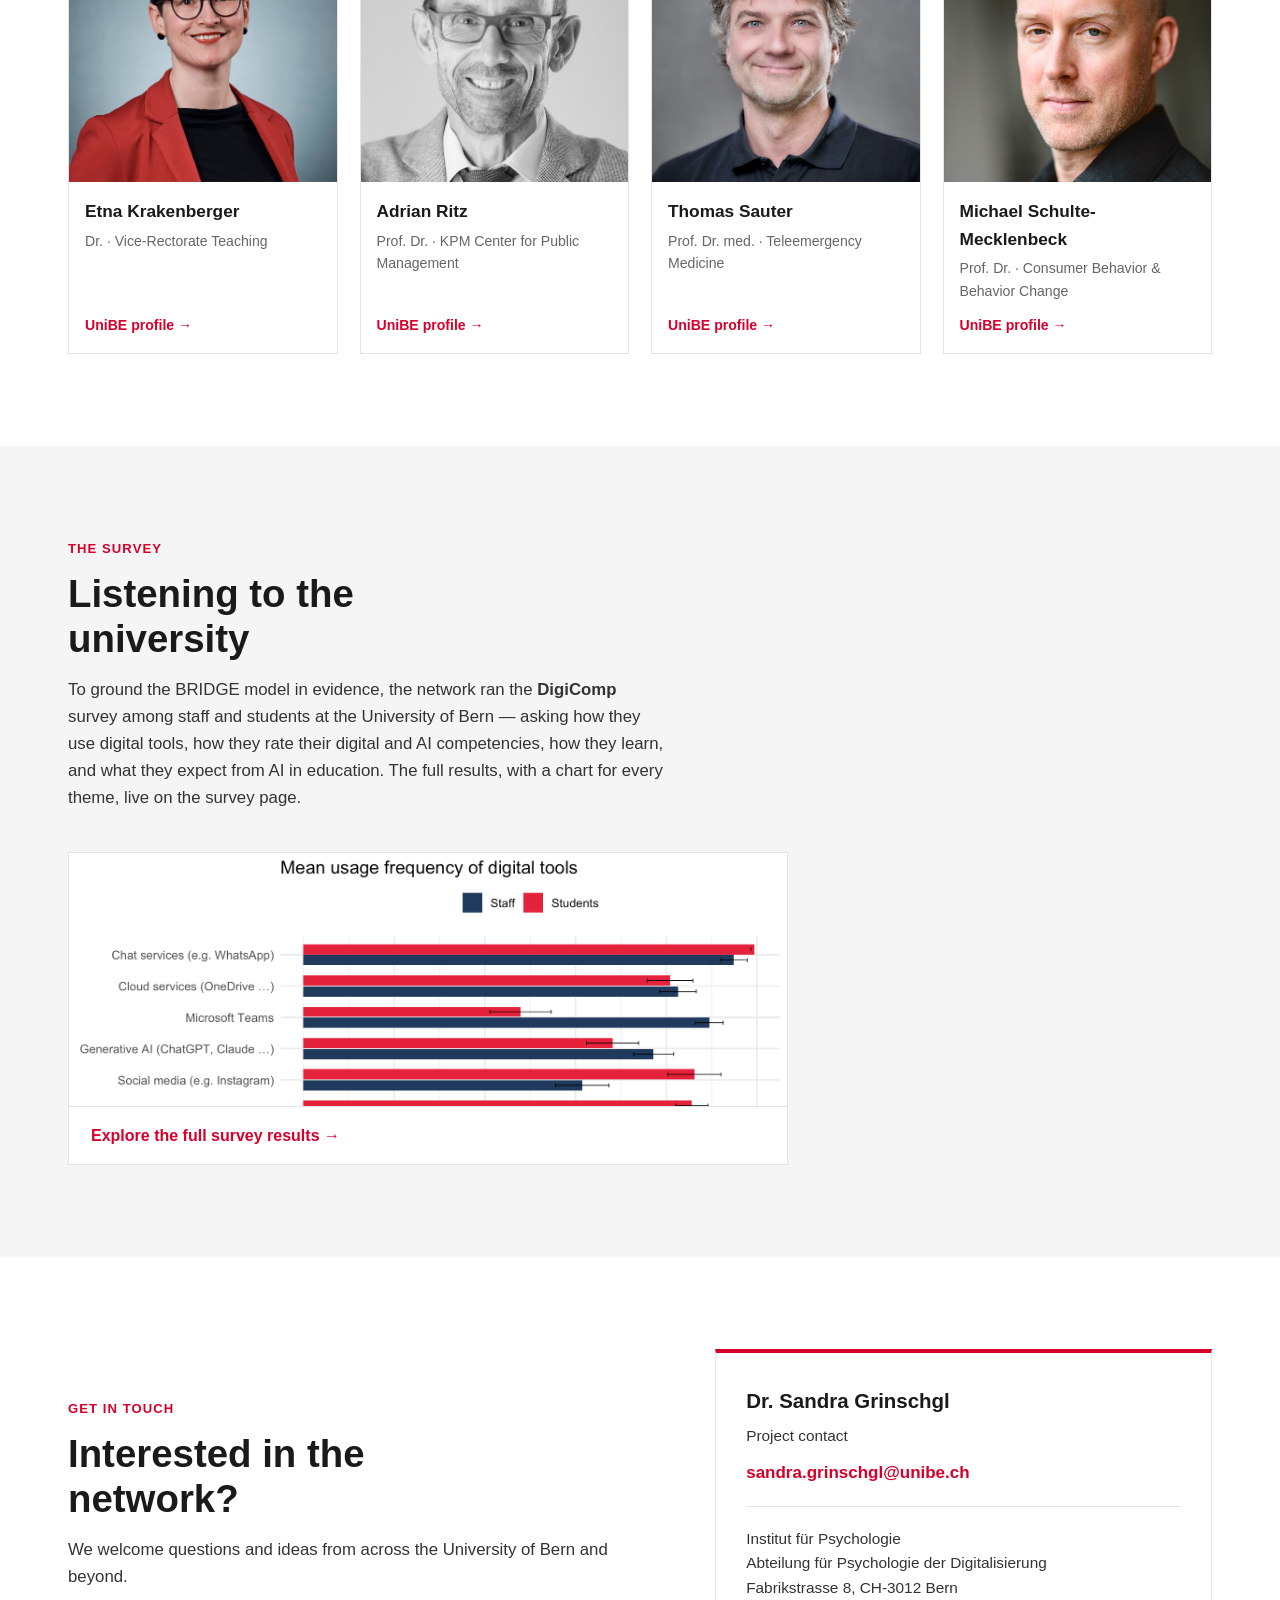
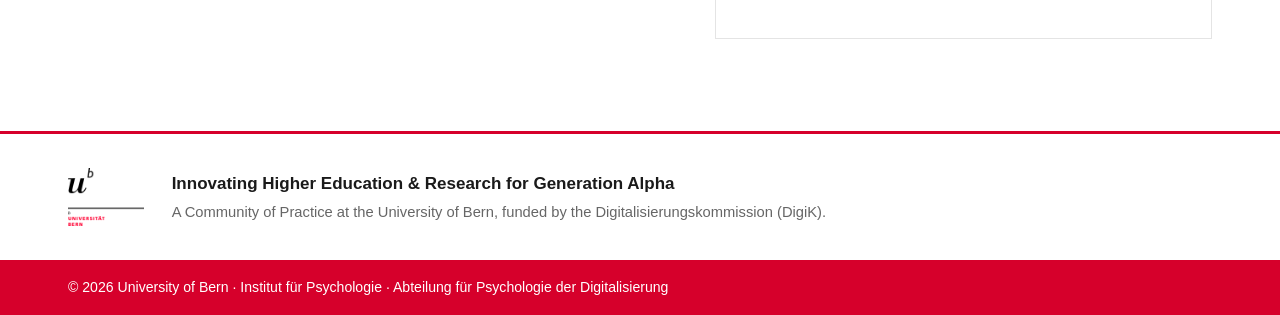
==== commit 56eb3724: "Update CoP network section and link the working paper Add University of Bern (IT Services) to the ne" ====
--- a/index.html
+++ b/index.html
@@ -99,6 +99,16 @@
             school&ndash;university&ndash;labour-market trajectory.
           </figcaption>
         </figure>
+        <div class="paper-link">
+          <p class="paper-link-label">Working paper</p>
+          <p class="paper-link-text">
+            The model and the reasoning behind it are described in full in our working paper, available as a preprint
+            on PsyArXiv.
+          </p>
+          <a class="btn btn-ghost" href="https://osf.io/preprints/psyarxiv/w56pu_v1" target="_blank" rel="noopener">
+            Read the working paper &rarr;
+          </a>
+        </div>
       </div>
     </section>
 
@@ -129,7 +139,7 @@
                 <li>Psychology of Digitalization</li>
                 <li>Health Psychology</li>
                 <li>Personality Psychology</li>
-                <li>Educational Science: School &amp; Classroom Research</li>
+                <li>Educational Science: Research in School &amp; Instruction</li>
               </ul>
             </article>
             <article class="unit">
@@ -171,18 +181,24 @@
             </article>
           </div>
 
-          <!-- Partner institutions -->
+          <!-- Partner institutions &amp; services -->
           <div class="model-grid">
             <article class="unit">
               <h3 class="unit-title">BeLEARN</h3>
               <ul class="unit-tags">
-                <li>Inter-institutional competence center for digitalization in education</li>
+                <li>Competence center for digitalization in education</li>
               </ul>
             </article>
             <article class="unit">
               <h3 class="unit-title">PH Bern</h3>
               <ul class="unit-tags">
                 <li>Institute for Research, Development and Evaluation</li>
+              </ul>
+            </article>
+            <article class="unit">
+              <h3 class="unit-title">University of Bern</h3>
+              <ul class="unit-tags">
+                <li>IT Services</li>
               </ul>
             </article>
           </div>
--- a/styles.css
+++ b/styles.css
@@ -188,6 +188,25 @@
   color: var(--ink-soft);
 }
 
+/* ---------- Working paper link ---------- */
+.paper-link {
+  margin: 40px 0 0;
+  max-width: 64ch;
+  background: #fff;
+  border: 1px solid var(--line);
+  border-left: 4px solid var(--ub-red);
+  padding: 24px 28px;
+}
+.paper-link-label {
+  margin: 0;
+  font-size: 0.78rem;
+  letter-spacing: 0.12em;
+  text-transform: uppercase;
+  color: var(--ub-red);
+  font-weight: 700;
+}
+.paper-link-text { margin: 10px 0 20px; color: var(--ink-soft); }
+
 /* ---------- Survey teaser ---------- */
 .survey-teaser {
   display: block;
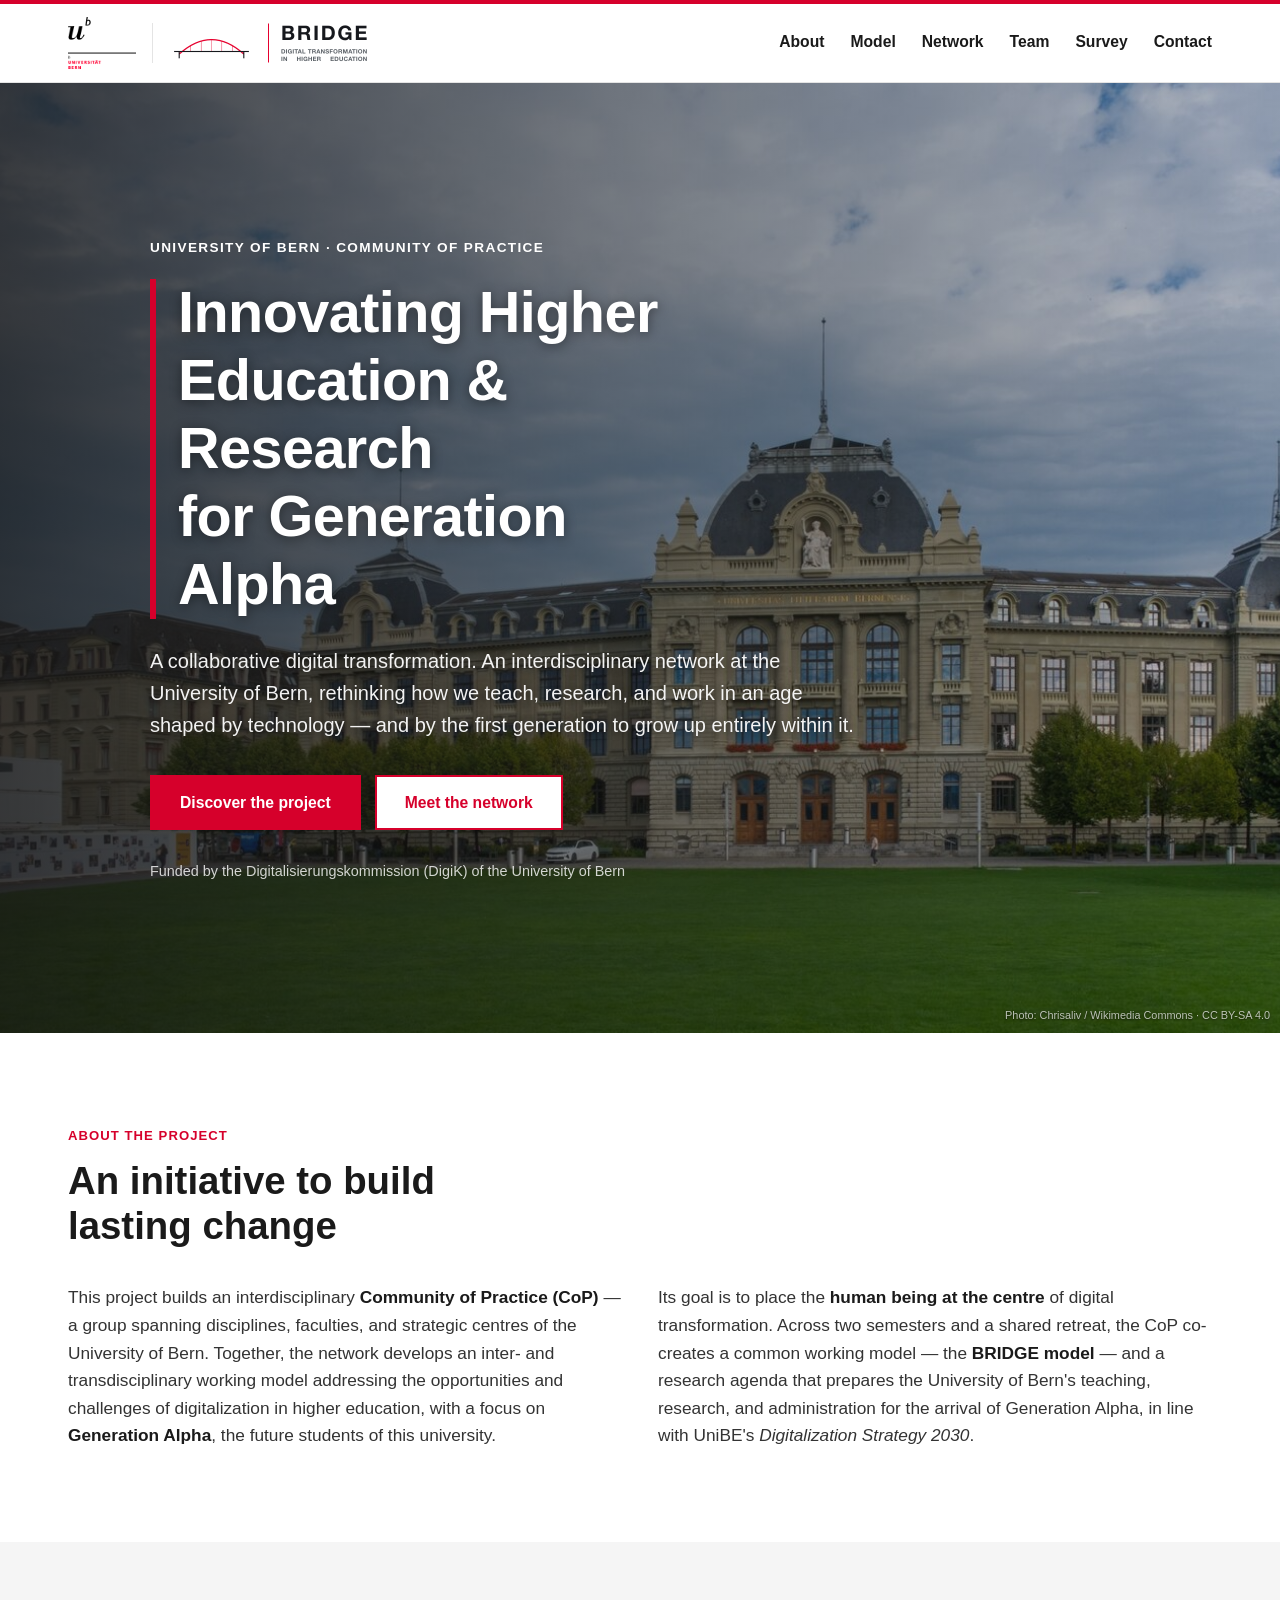
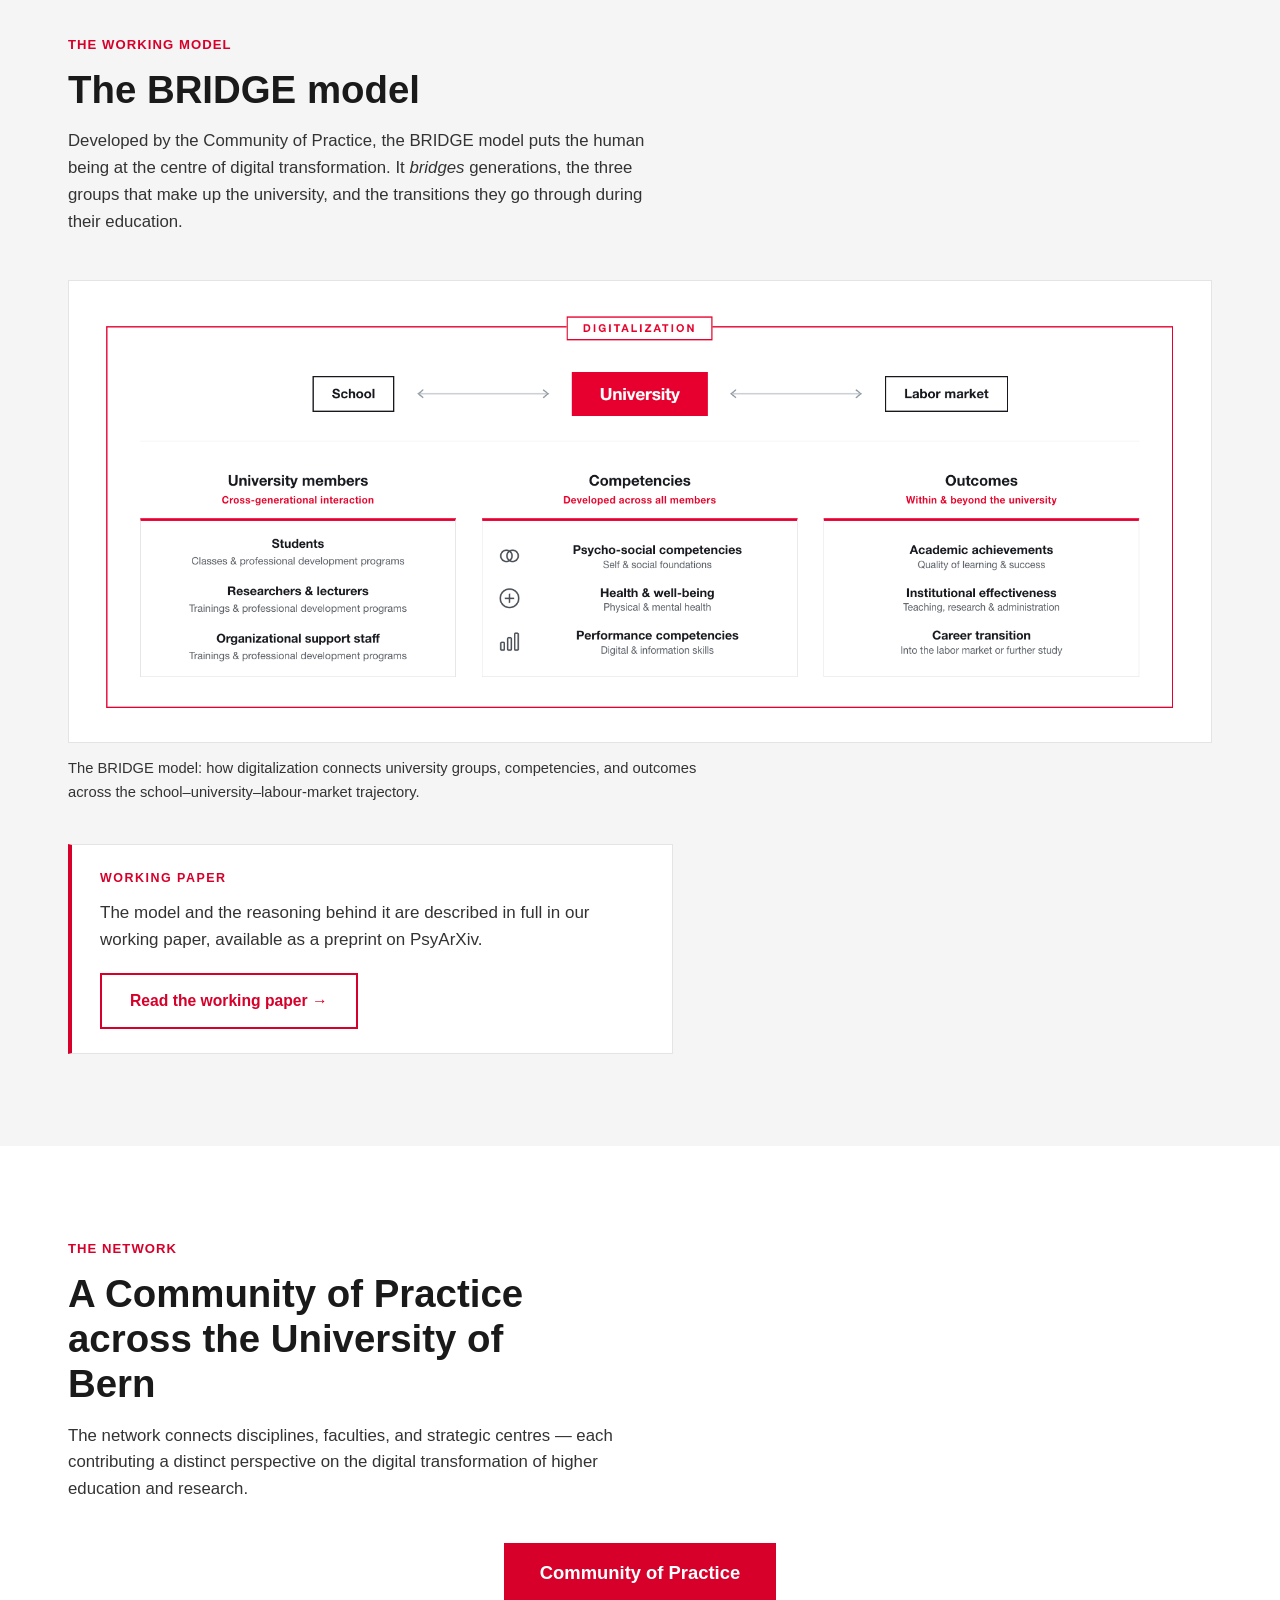
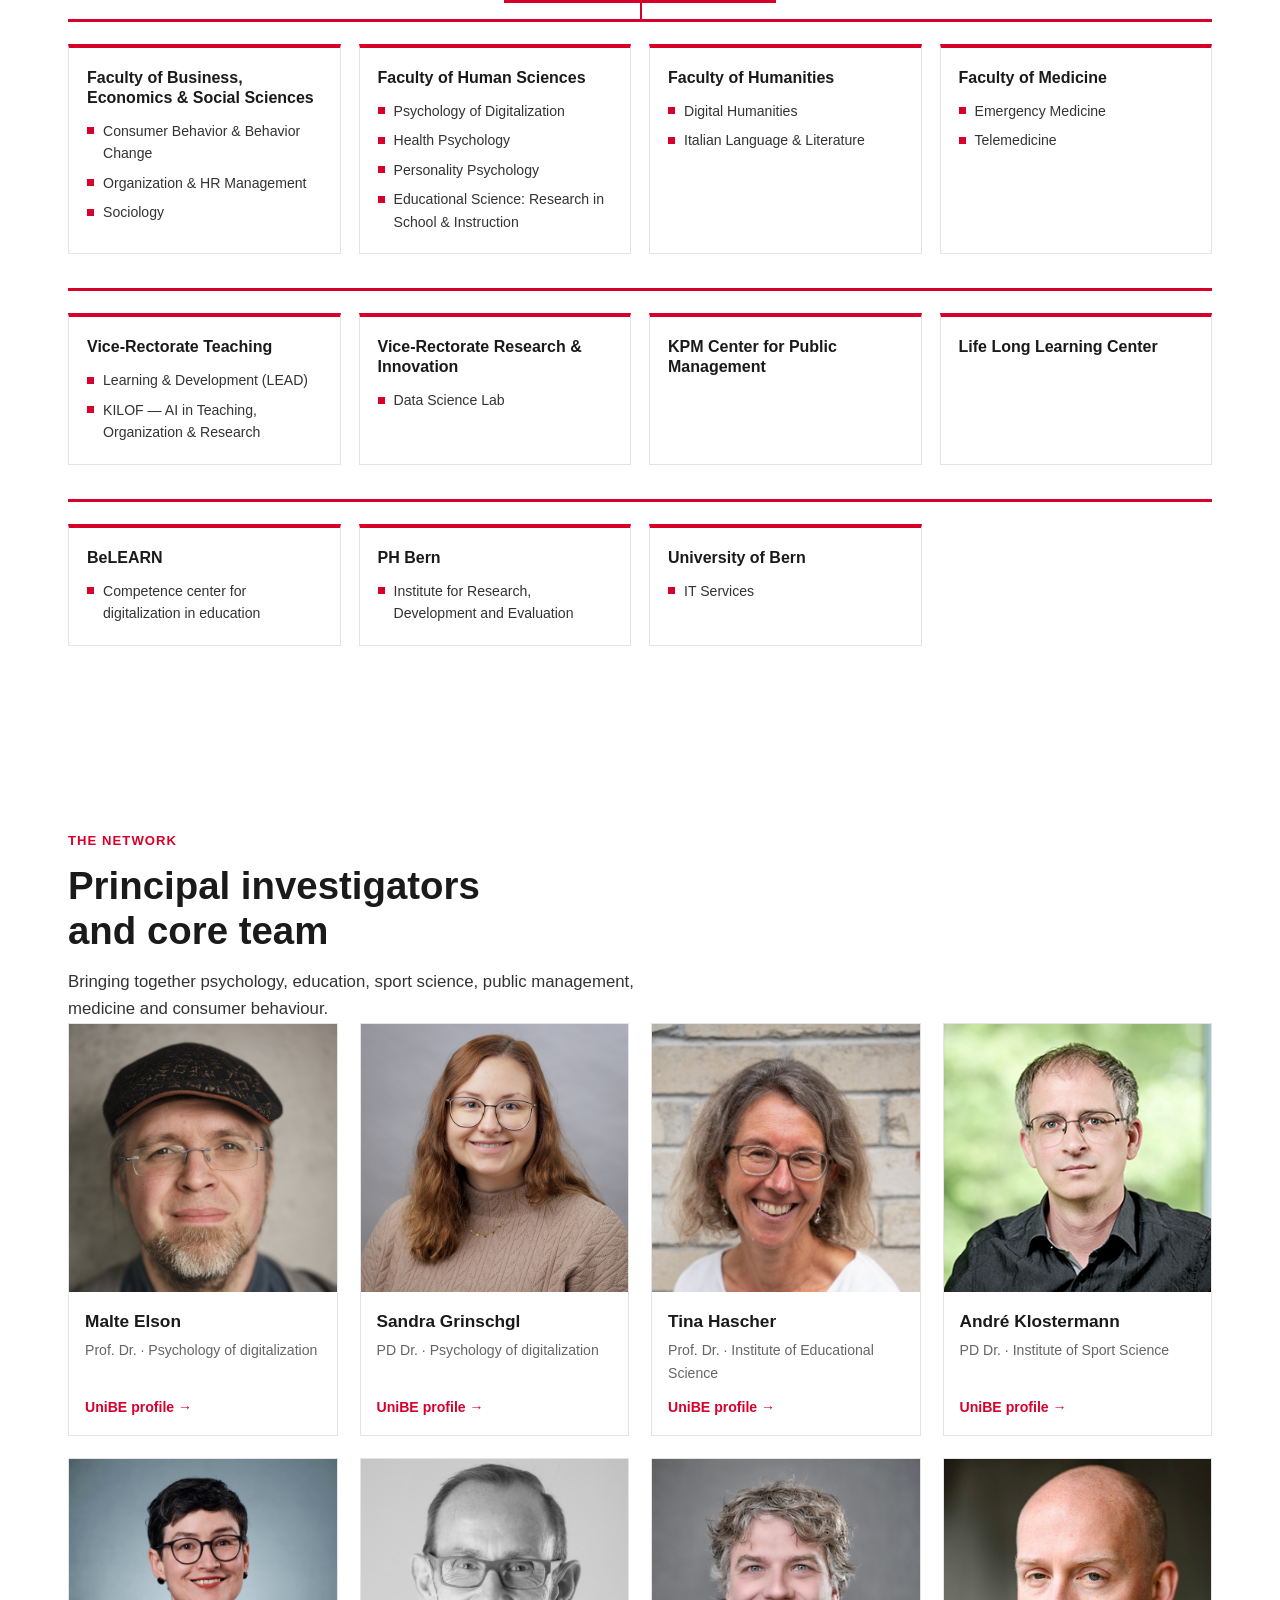
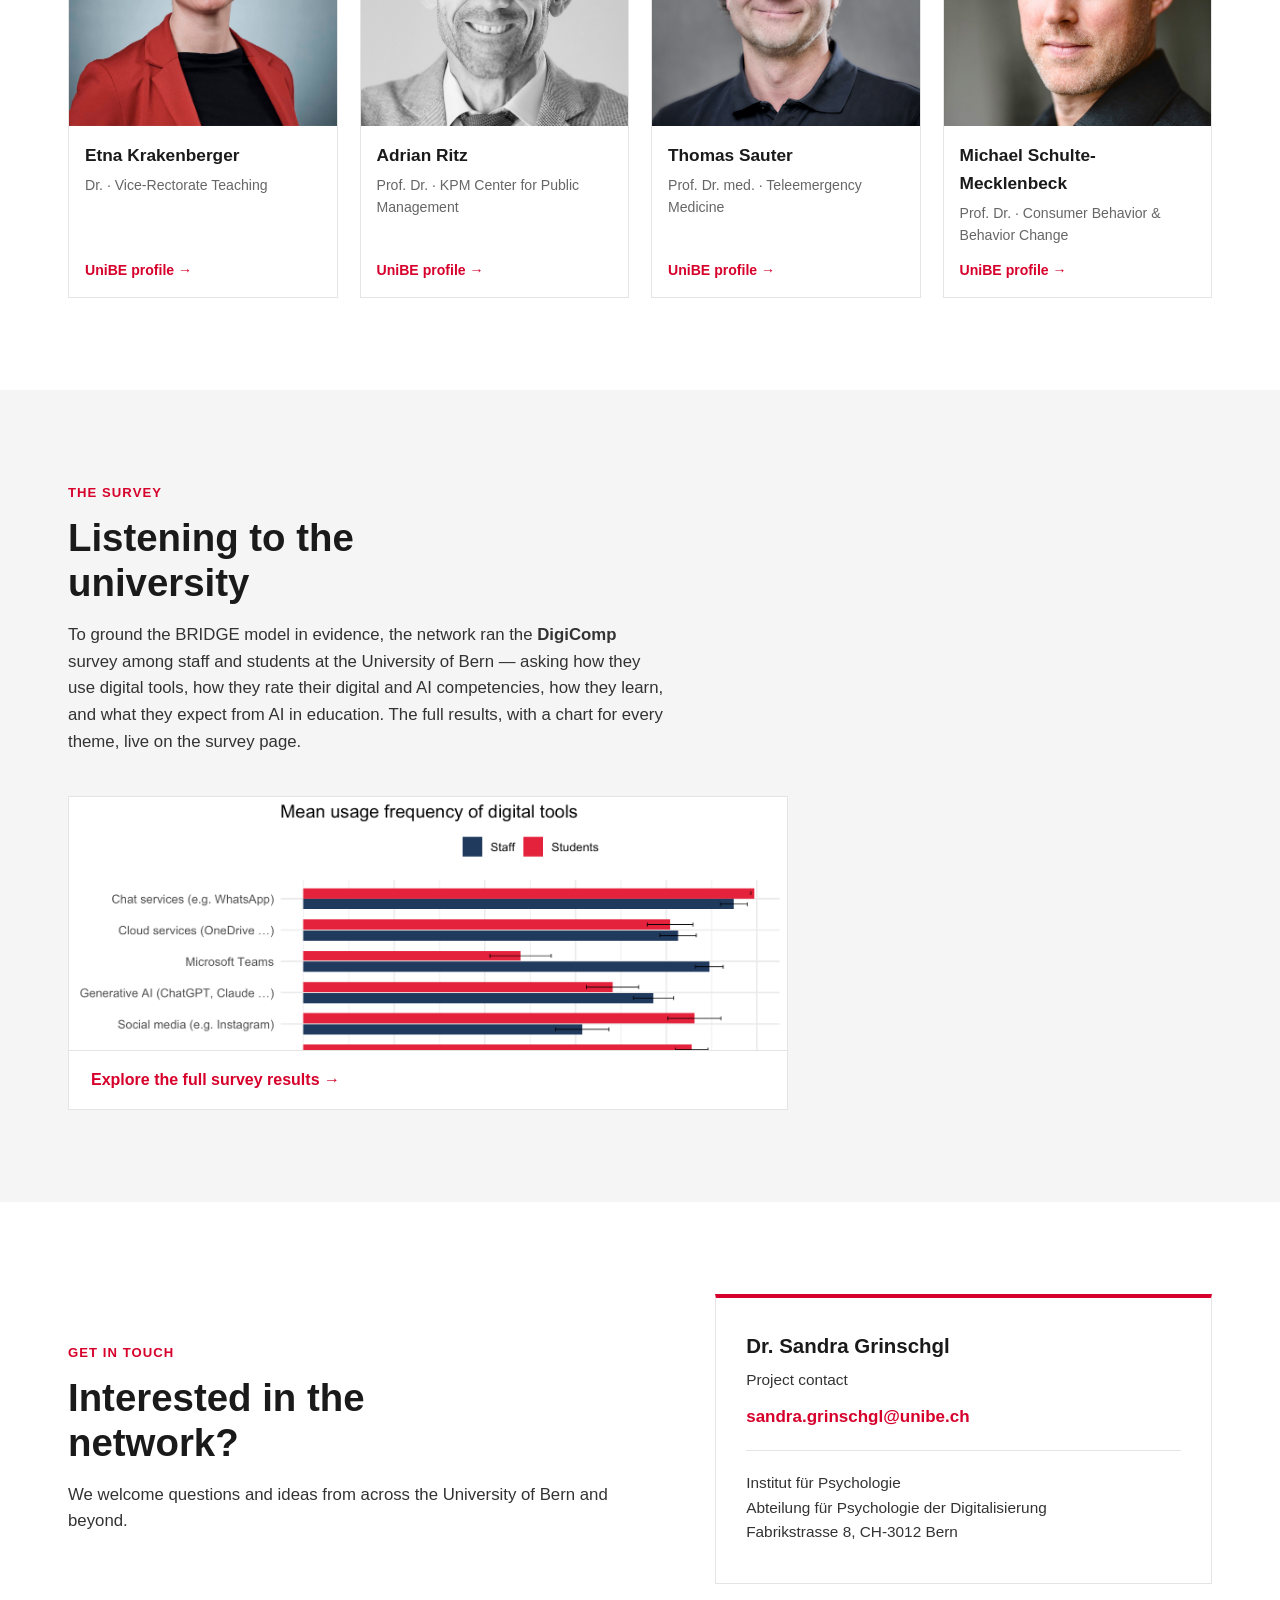
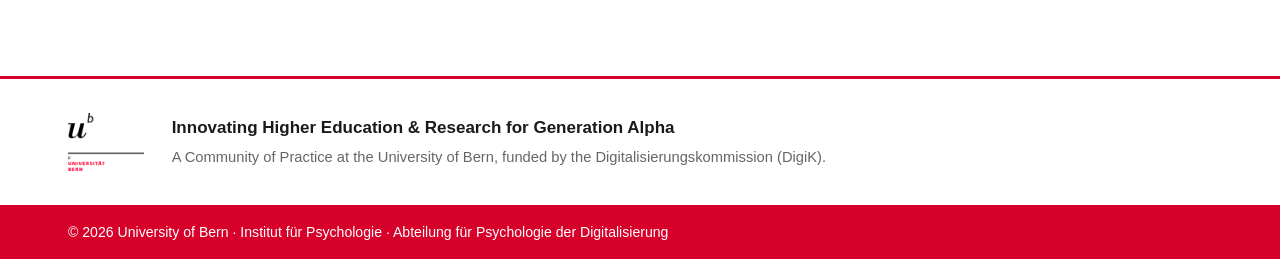
==== commit c52852f1: "Remove White Paper note from About section The paragraph pointed at a White Paper that has no distin" ====
--- a/index.html
+++ b/index.html
@@ -72,9 +72,6 @@
             administration for the arrival of Generation Alpha, in line with UniBE's <em>Digitalization Strategy 2030</em>.
           </p>
         </div>
-        <p class="about-lead about-note">
-          The CoP's findings and recommendations are consolidated in a <strong>White Paper</strong>.
-        </p>
       </div>
     </section>
 
--- a/styles.css
+++ b/styles.css
@@ -169,7 +169,6 @@
 .about-grid { display: grid; grid-template-columns: 1fr 1fr; gap: 36px; margin-top: 36px; }
 .about-lead { margin: 0; font-size: 1.08rem; color: var(--ink-soft); }
 .about-lead strong { color: var(--ink); }
-.about-note { margin-top: 28px; max-width: 64ch; }
 
 /* ---------- Figure ---------- */
 .figure { margin: 44px 0 0; }
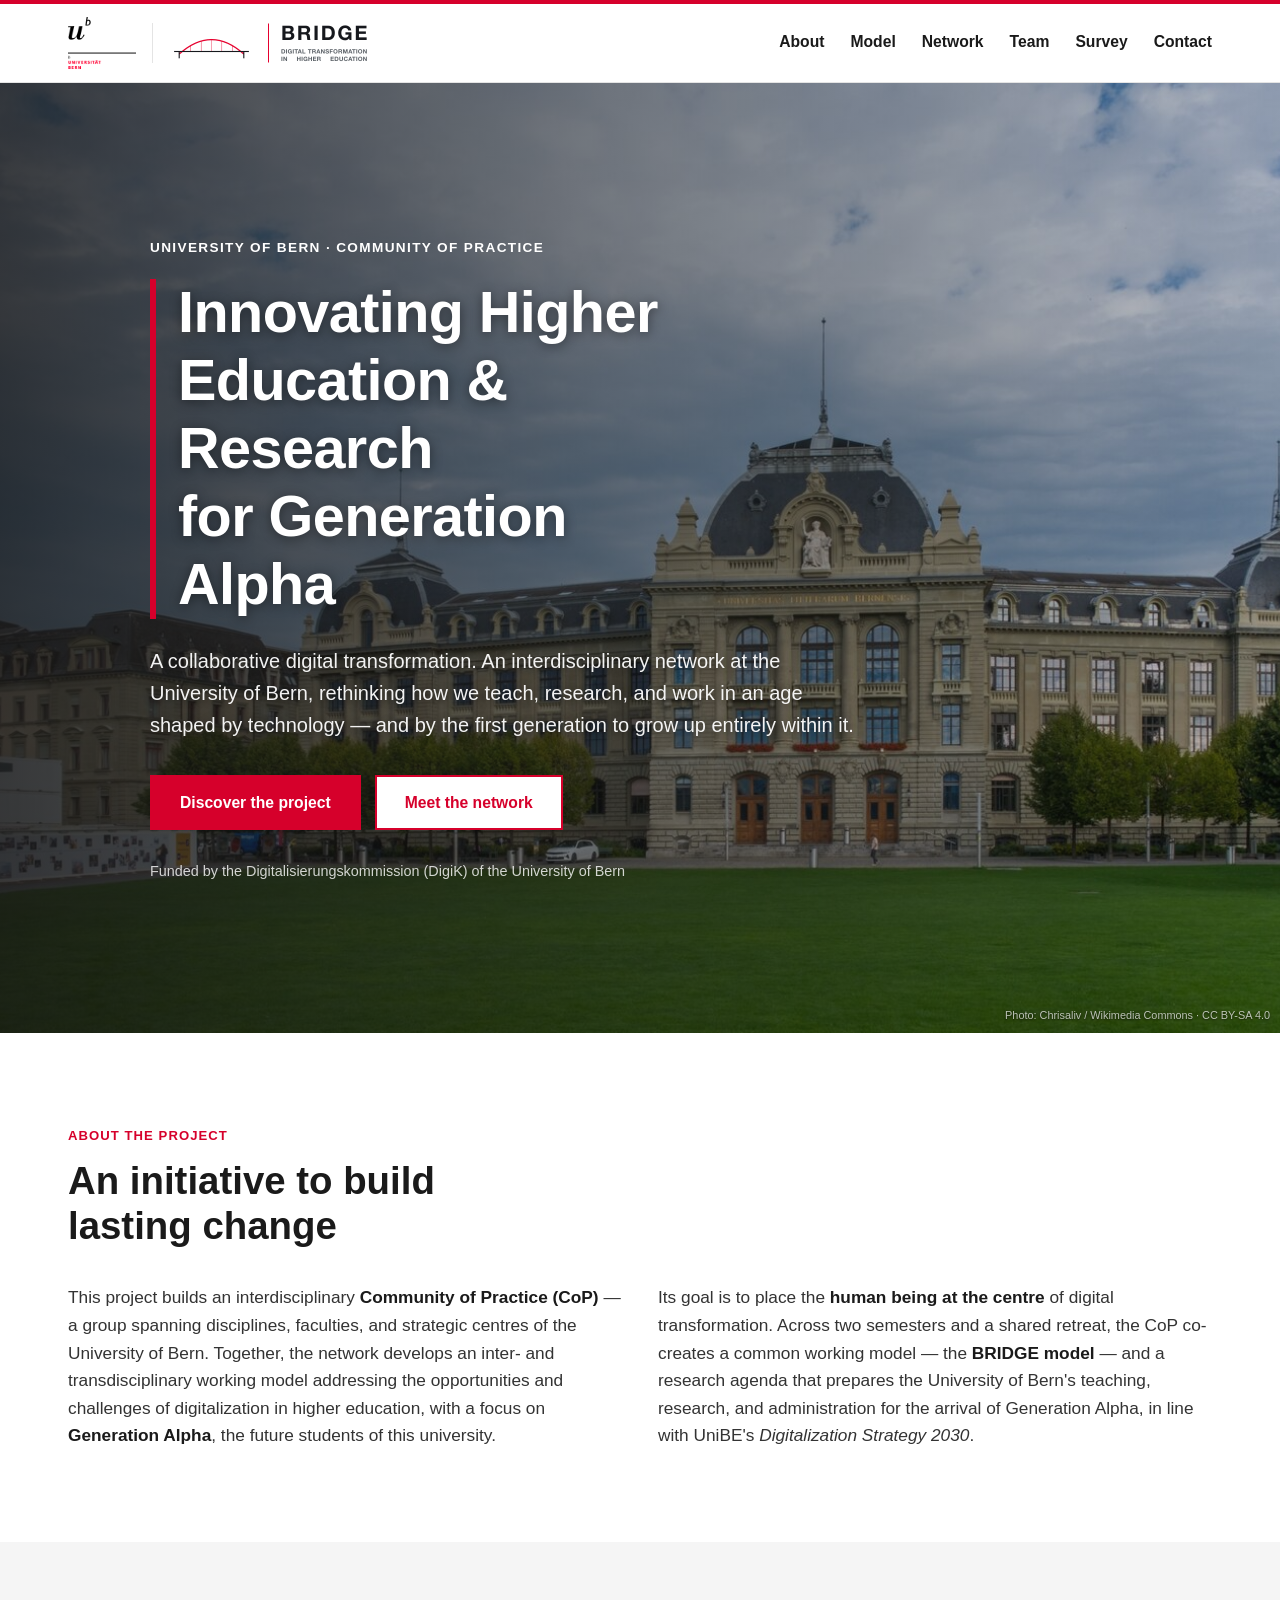
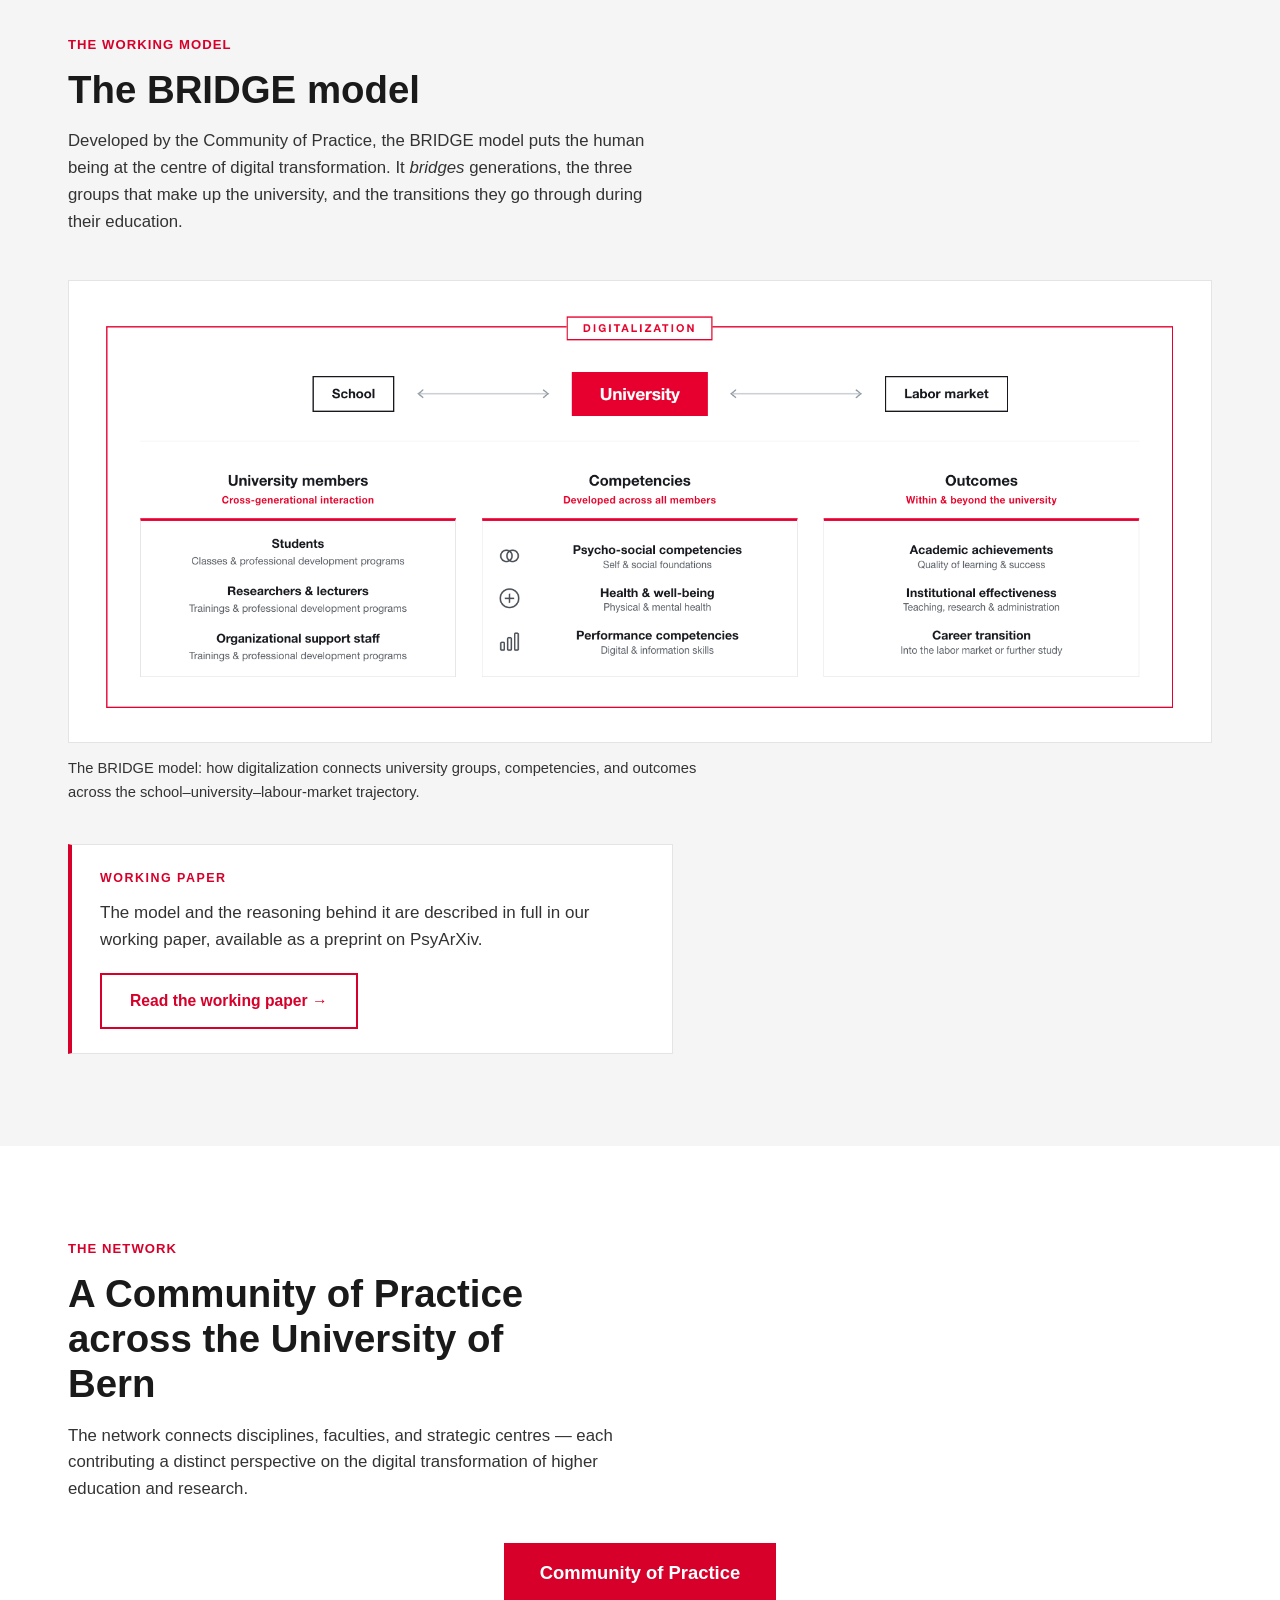
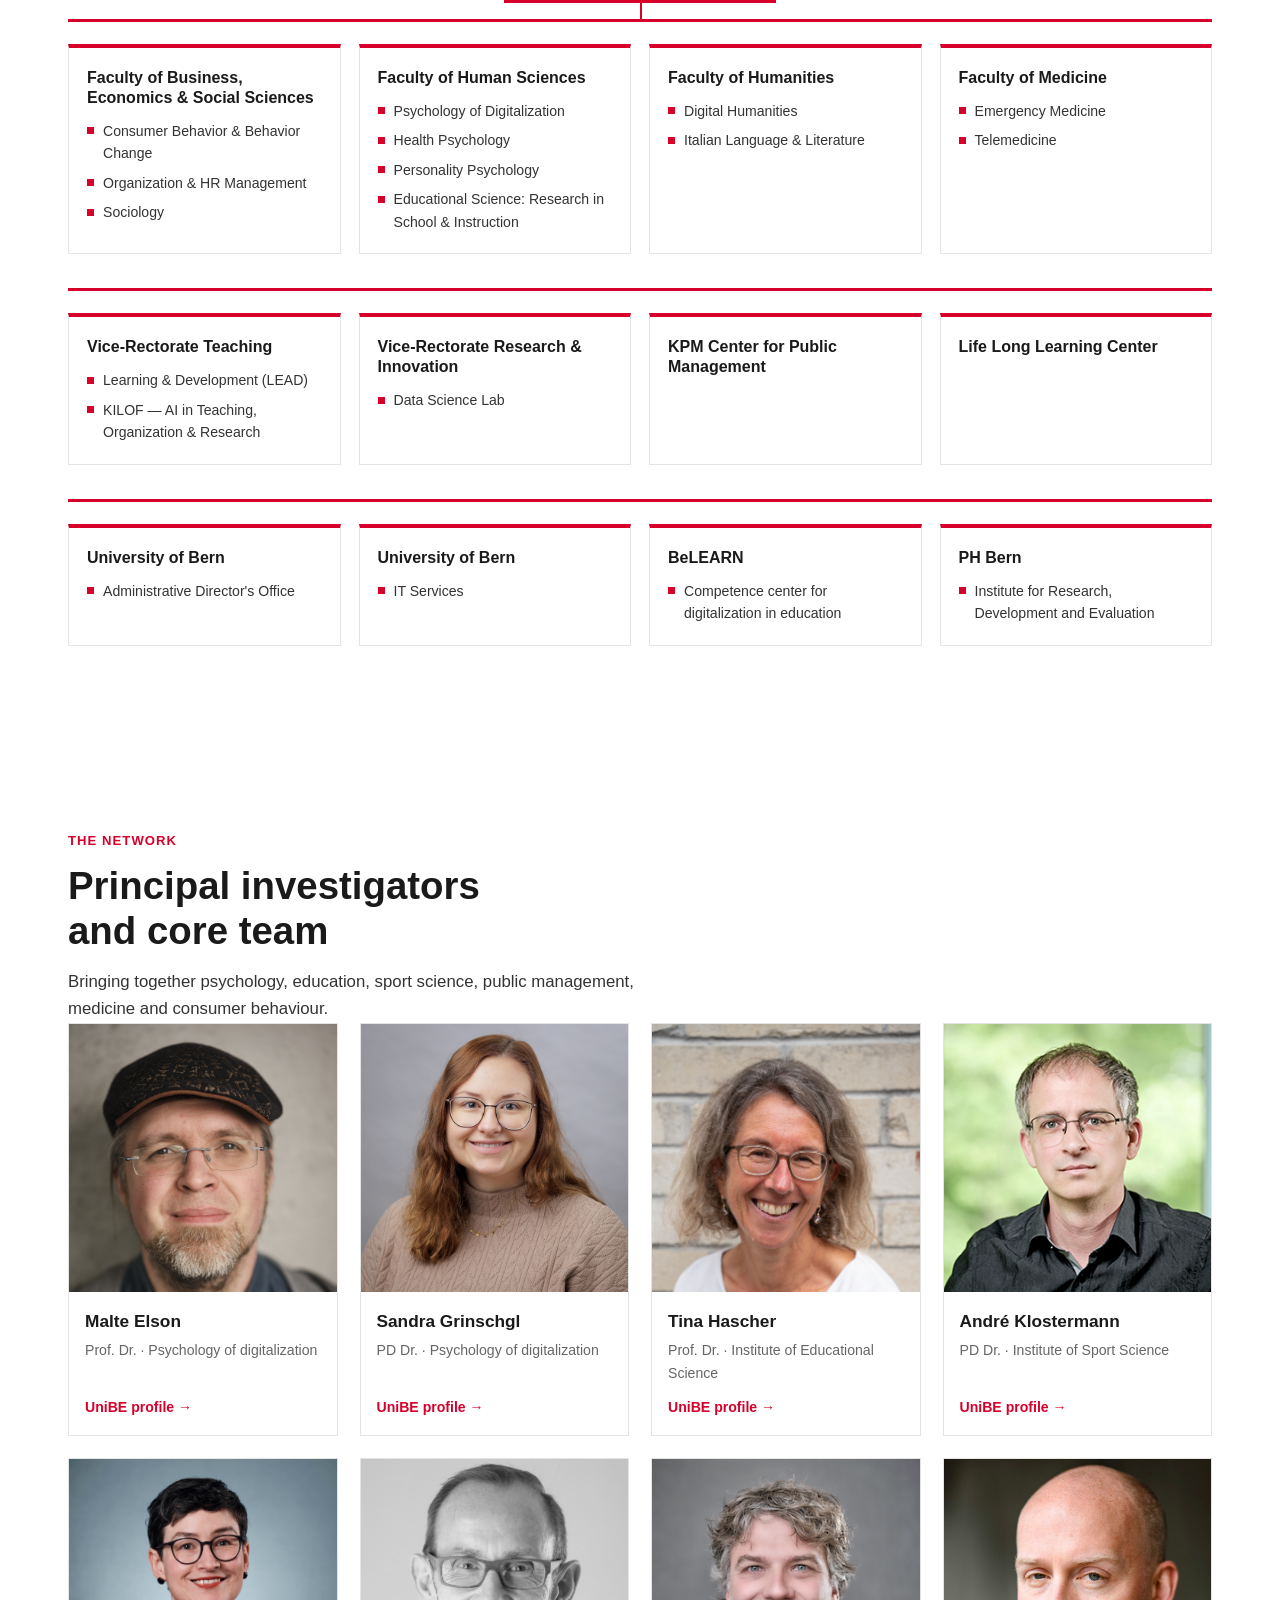
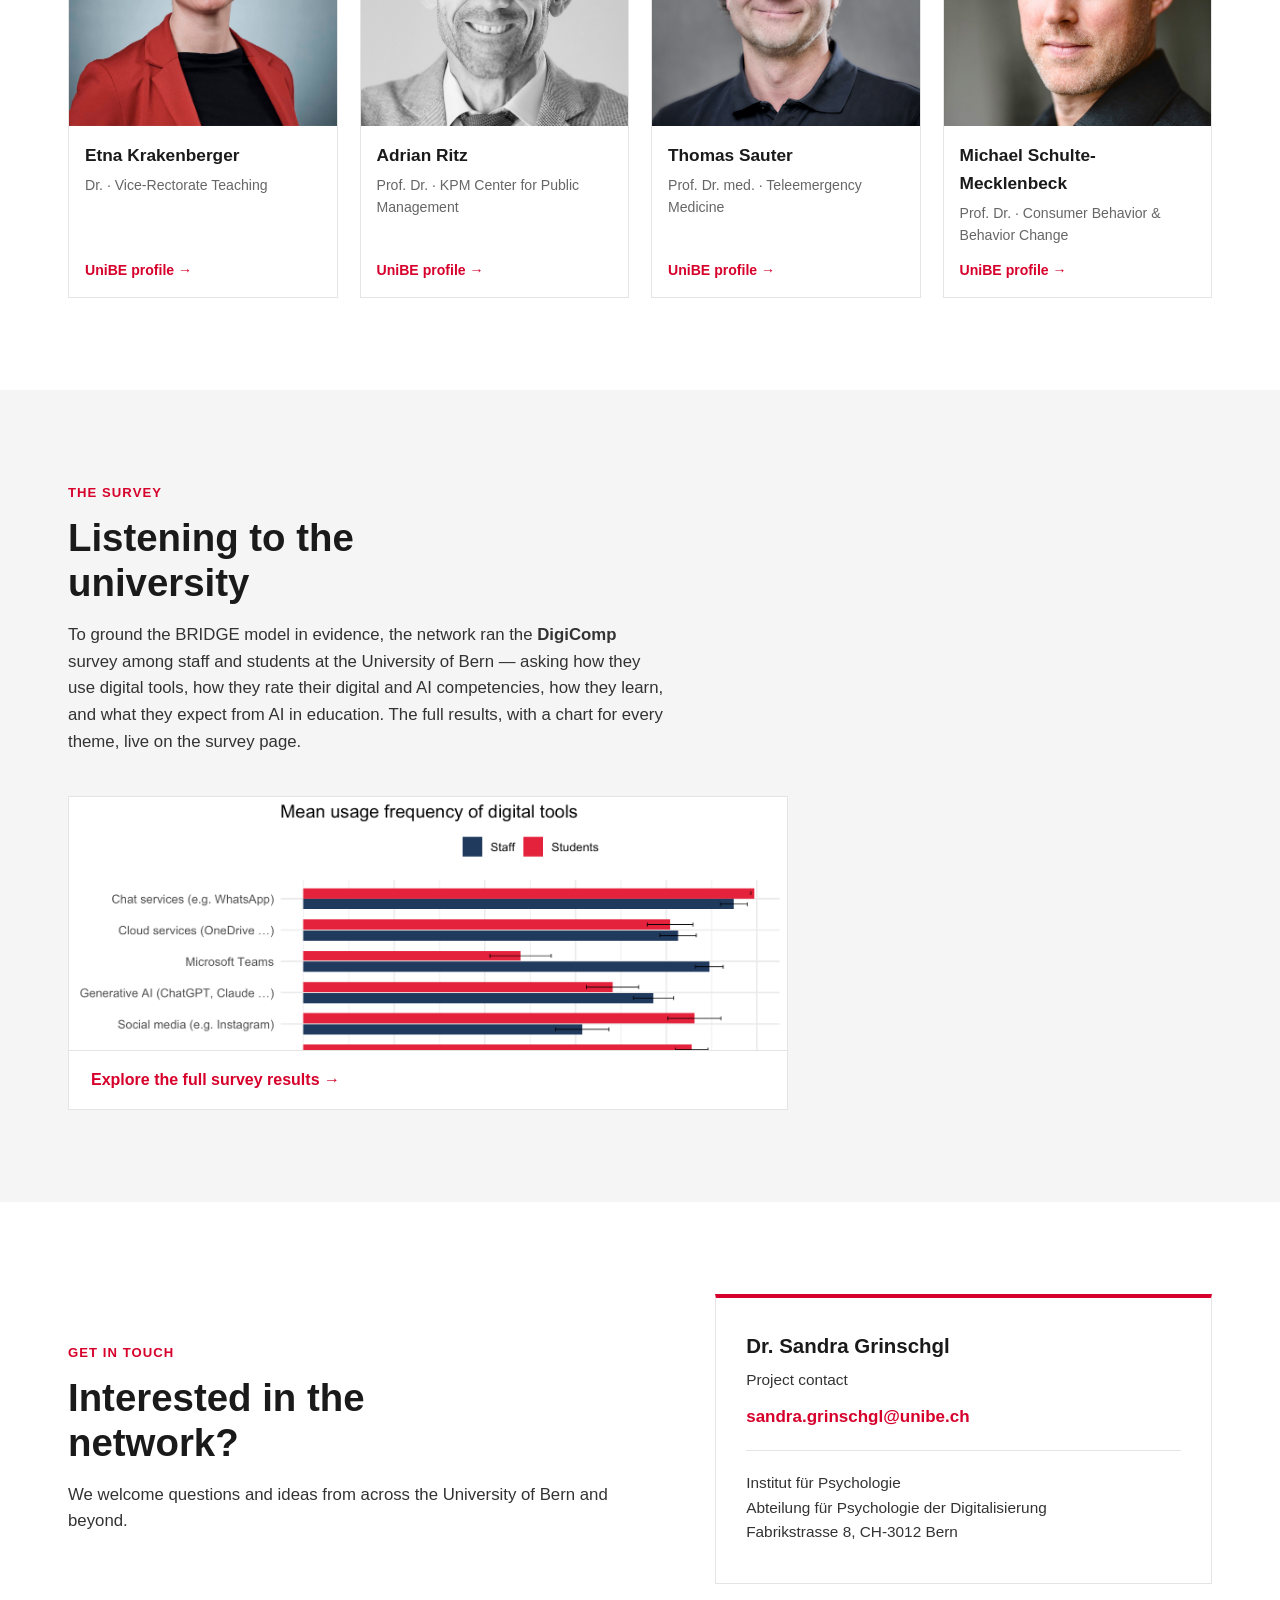
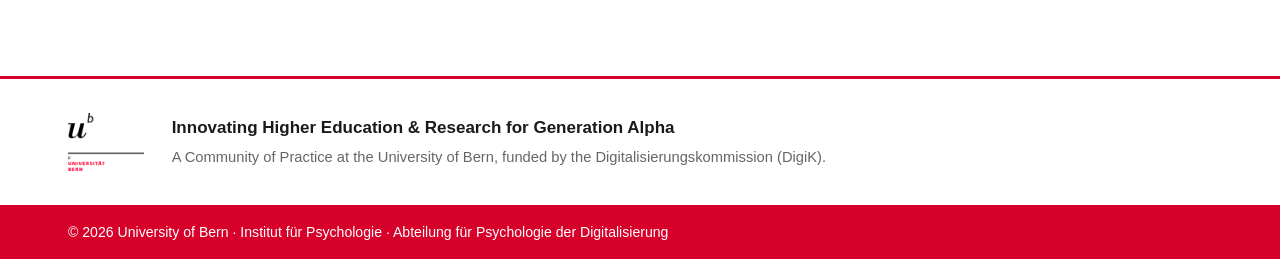
==== commit 4ce05d21: "COP extended" ====
--- a/index.html
+++ b/index.html
@@ -180,6 +180,18 @@
 
           <!-- Partner institutions &amp; services -->
           <div class="model-grid">
+                        <article class="unit">
+              <h3 class="unit-title">University of Bern</h3>
+              <ul class="unit-tags">
+                <li>Administrative Director's Office</li>
+              </ul>
+            </article>
+                        <article class="unit">
+              <h3 class="unit-title">University of Bern</h3>
+              <ul class="unit-tags">
+                <li>IT Services</li>
+              </ul>
+            </article>
             <article class="unit">
               <h3 class="unit-title">BeLEARN</h3>
               <ul class="unit-tags">
@@ -192,12 +204,7 @@
                 <li>Institute for Research, Development and Evaluation</li>
               </ul>
             </article>
-            <article class="unit">
-              <h3 class="unit-title">University of Bern</h3>
-              <ul class="unit-tags">
-                <li>IT Services</li>
-              </ul>
-            </article>
+
           </div>
         </div>
       </div>
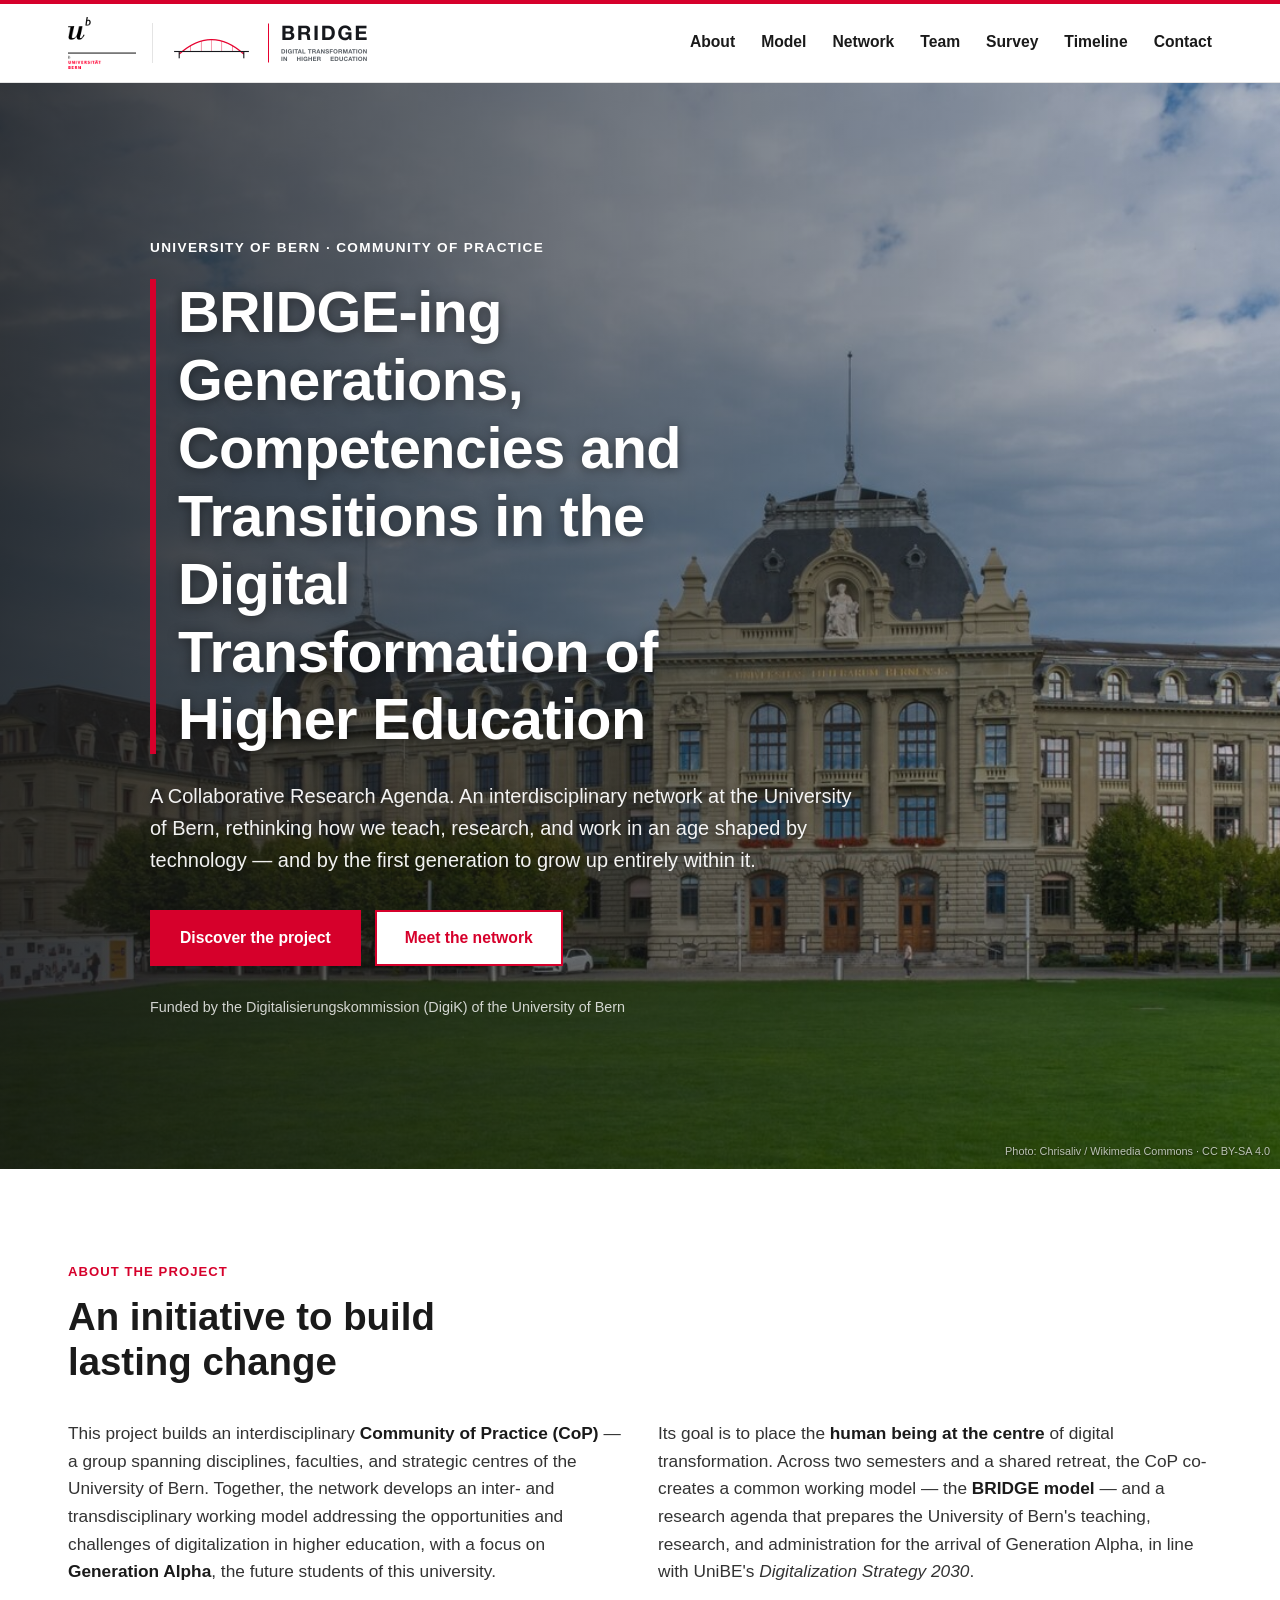
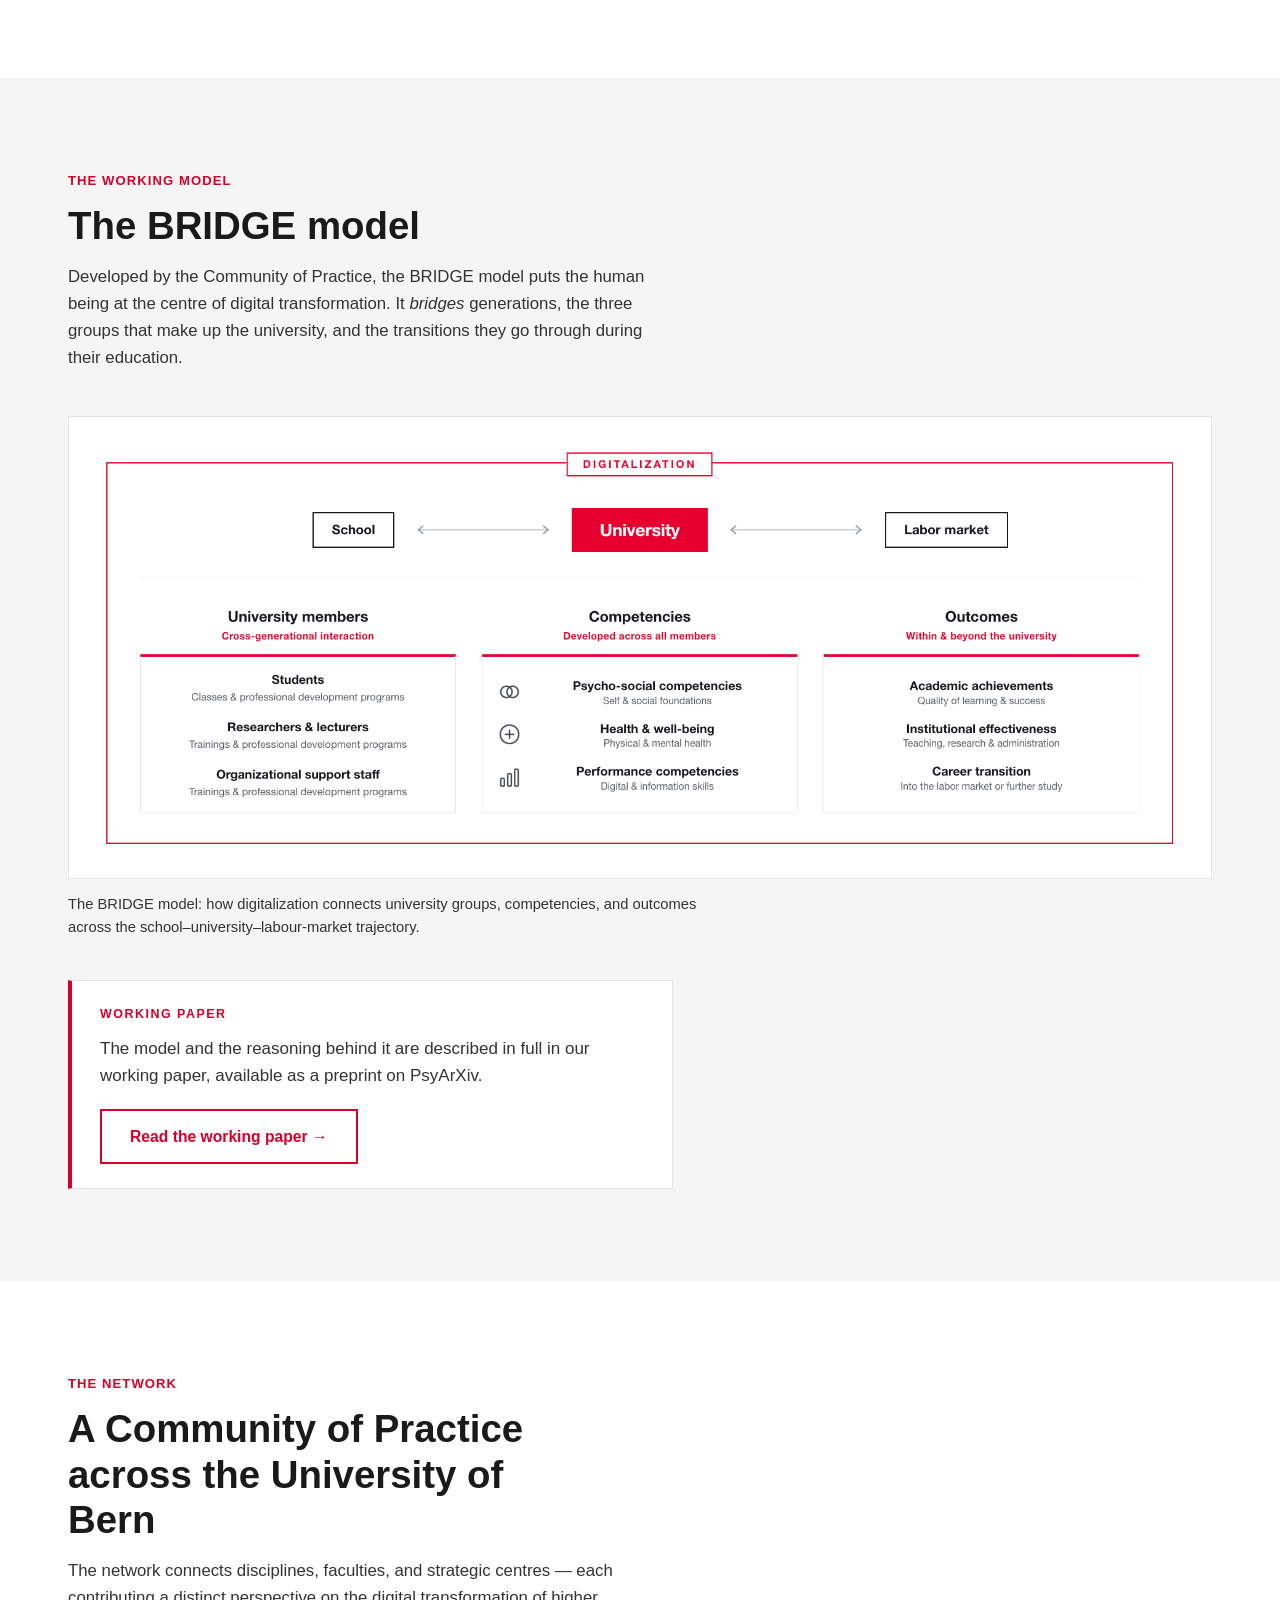
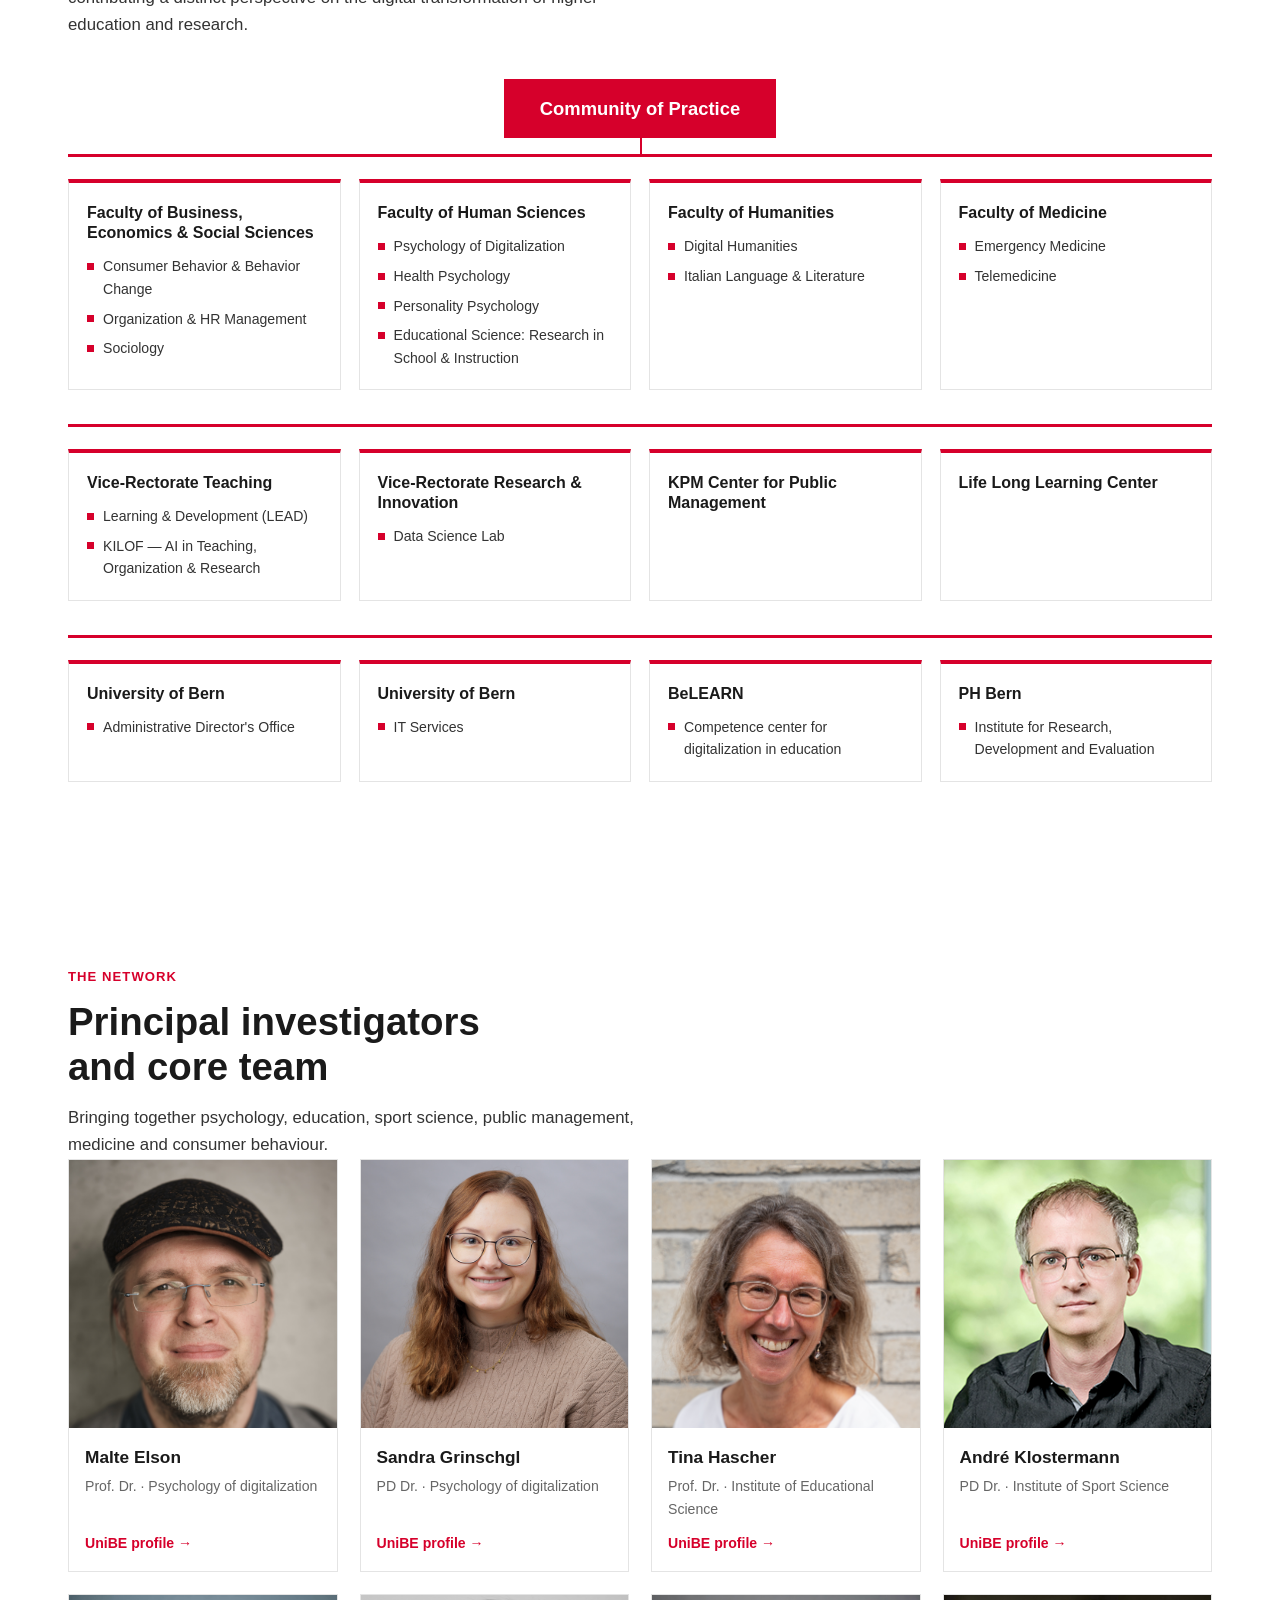
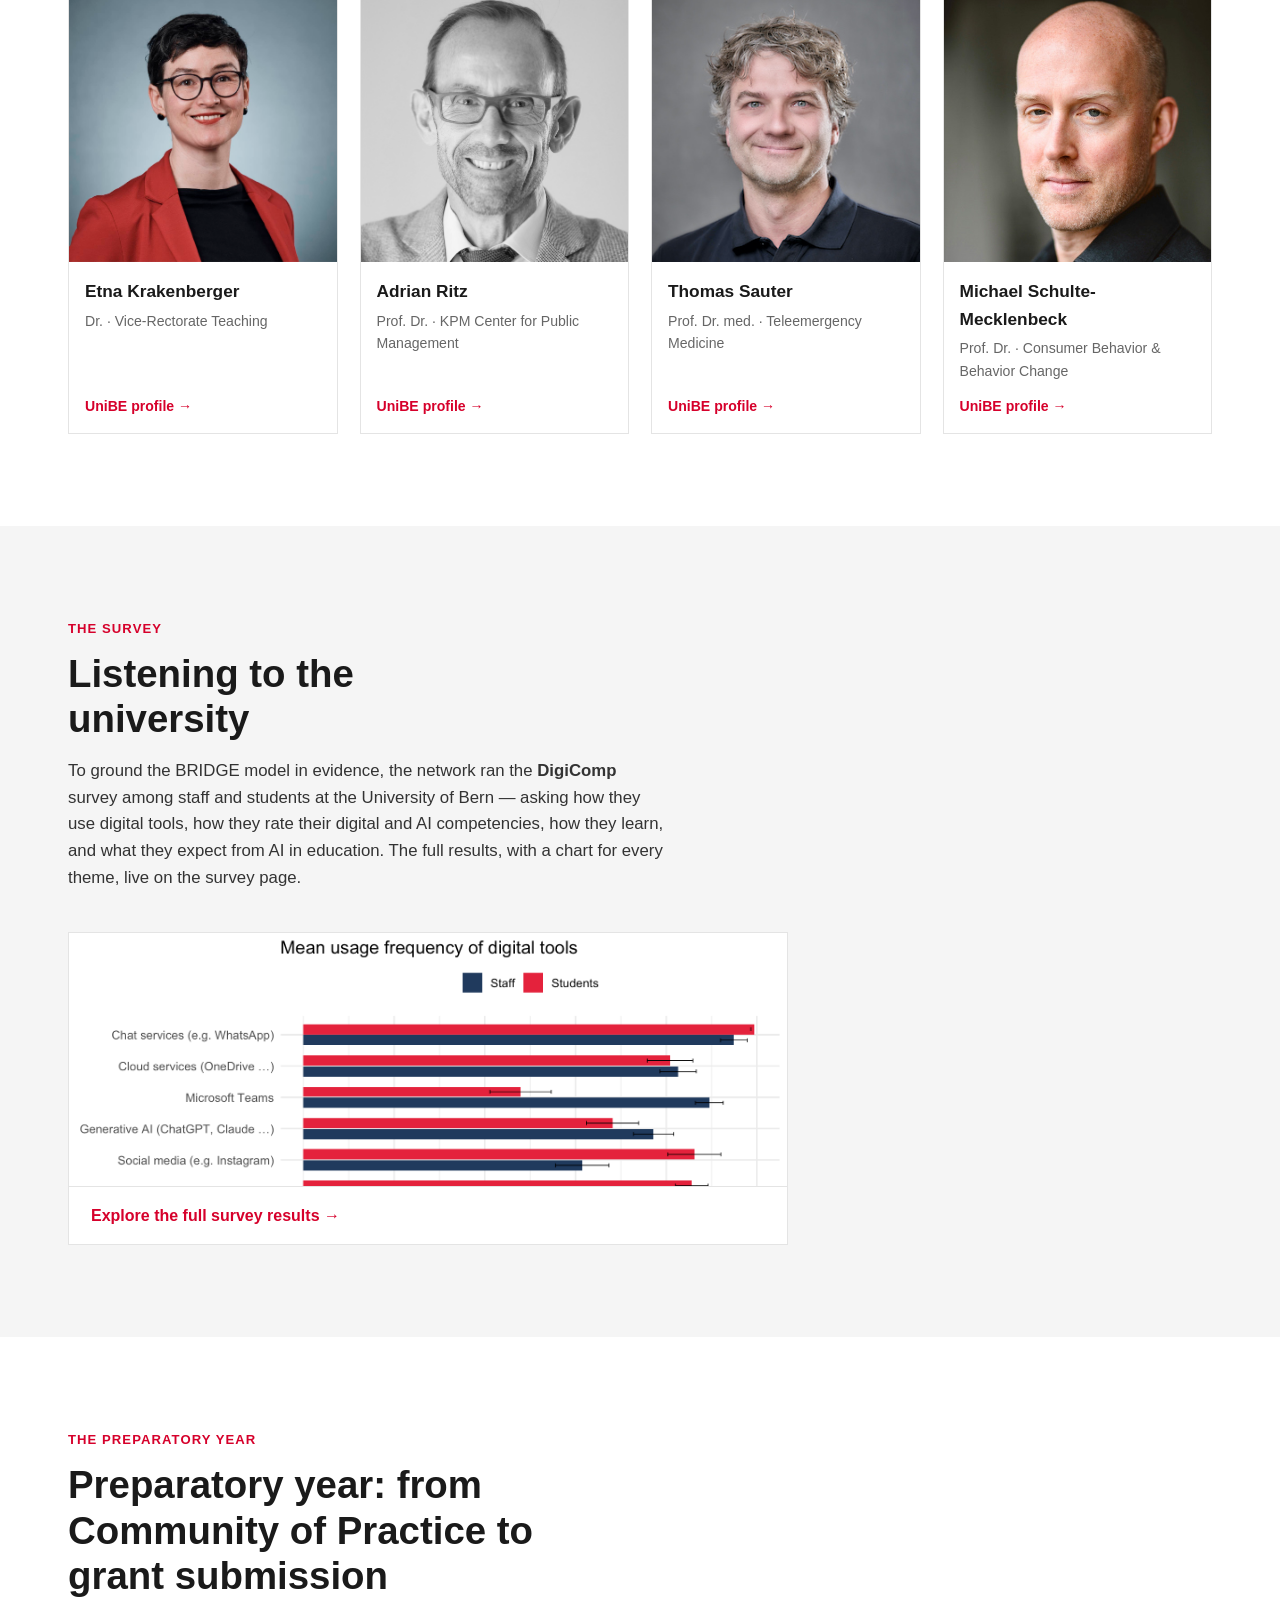
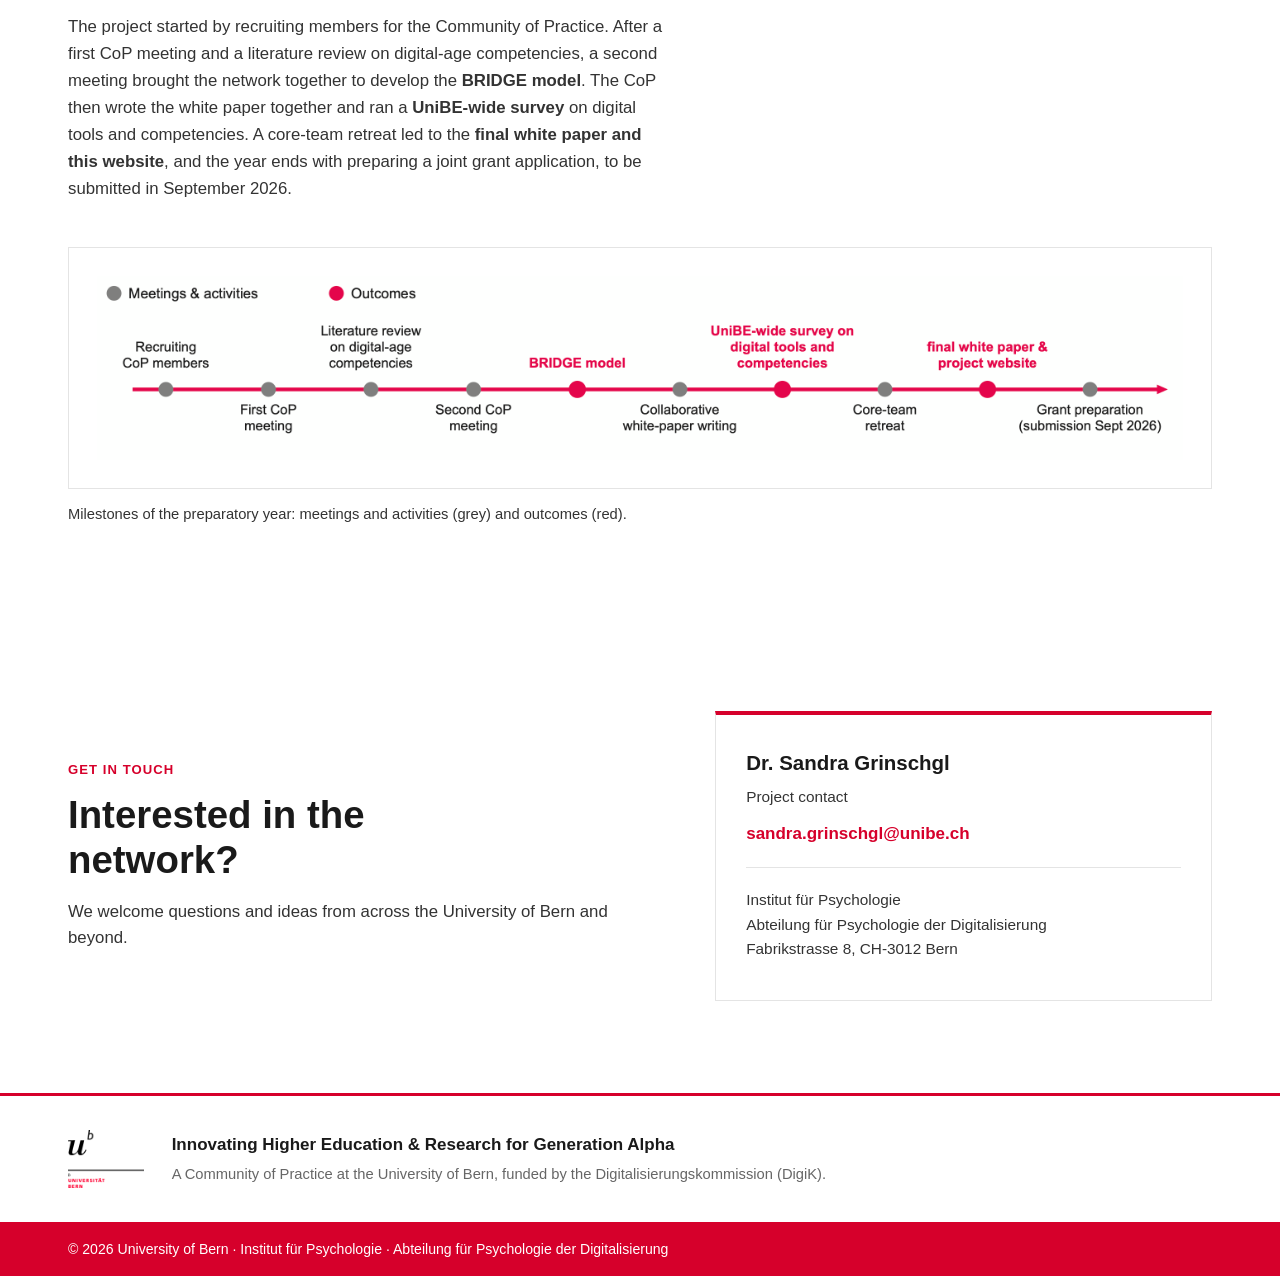
==== commit 5cd80f62: "Add preparatory year timeline section and update hero title Co-Authored-By: Claude Opus 5 <noreply@a" ====
--- a/index.html
+++ b/index.html
@@ -22,6 +22,7 @@
         <a href="#network">Network</a>
         <a href="#team">Team</a>
         <a href="#survey">Survey</a>
+        <a href="#timeline">Timeline</a>
         <a href="#contact">Contact</a>
       </nav>
     </div>
@@ -37,11 +38,10 @@
       <div class="container hero-inner">
         <p class="eyebrow">University of Bern · Community of Practice</p>
         <h1 class="hero-title">
-          Innovating Higher Education &amp; Research
-          <span class="hero-accent">for Generation Alpha</span>
+          BRIDGE-ing Generations, Competencies and Transitions in the Digital Transformation of Higher Education
         </h1>
         <p class="hero-lede">
-          A collaborative digital transformation. An interdisciplinary network at the
+          A Collaborative Research Agenda. An interdisciplinary network at the
           University of Bern, rethinking how we teach, research, and work in an age shaped
           by technology &mdash; and by the first generation to grow up entirely within it.
         </p>
@@ -102,7 +102,7 @@
             The model and the reasoning behind it are described in full in our working paper, available as a preprint
             on PsyArXiv.
           </p>
-          <a class="btn btn-ghost" href="https://osf.io/preprints/psyarxiv/w56pu_v1" target="_blank" rel="noopener">
+          <a class="btn btn-ghost" href="https://osf.io/preprints/psyarxiv/w56pu_v2" target="_blank" rel="noopener">
             Read the working paper &rarr;
           </a>
         </div>
@@ -290,6 +290,34 @@
       </div>
     </section>
 
+    <!-- PREPARATORY YEAR -->
+    <section id="timeline" class="section">
+      <div class="container">
+        <p class="section-eyebrow">The preparatory year</p>
+        <h2 class="section-title">Preparatory year: from Community of Practice to grant submission</h2>
+        <p class="section-sub">
+          The project started by recruiting members for the Community of Practice. After a first CoP meeting and a
+          literature review on digital-age competencies, a second meeting brought the network together to develop
+          the <strong>BRIDGE model</strong>. The CoP then wrote the white paper together and ran a
+          <strong>UniBE-wide survey</strong> on digital tools and competencies. A core-team retreat led to the
+          <strong>final white paper and this website</strong>, and the year ends with preparing a joint grant
+          application, to be submitted in September 2026.
+        </p>
+        <figure class="figure figure--wide">
+          <div class="figure-scroll">
+            <img
+              src="assets/figures/prep_year.png"
+              alt="Timeline of the preparatory year. Meetings and activities: recruiting CoP members, first CoP meeting, literature review on digital-age competencies, second CoP meeting, collaborative white-paper writing, core-team retreat, and grant preparation (submission September 2026). Outcomes: the BRIDGE model, a UniBE-wide survey on digital tools and competencies, and the final white paper and project website."
+              loading="lazy"
+            />
+          </div>
+          <figcaption class="figure-caption">
+            Milestones of the preparatory year: meetings and activities (grey) and outcomes (red).
+          </figcaption>
+        </figure>
+      </div>
+    </section>
+
     <!-- CONTACT -->
     <section id="contact" class="section">
       <div class="container contact-inner">
--- a/styles.css
+++ b/styles.css
@@ -180,6 +180,11 @@
   border: 1px solid var(--line);
   padding: clamp(12px, 2.4vw, 28px);
 }
+/* Wide timeline figures scroll horizontally on small screens instead of shrinking to illegibility */
+.figure-scroll { overflow-x: auto; }
+@media (max-width: 720px) {
+  .figure--wide img { min-width: 680px; }
+}
 .figure-caption {
   margin: 14px 0 0;
   max-width: 80ch;
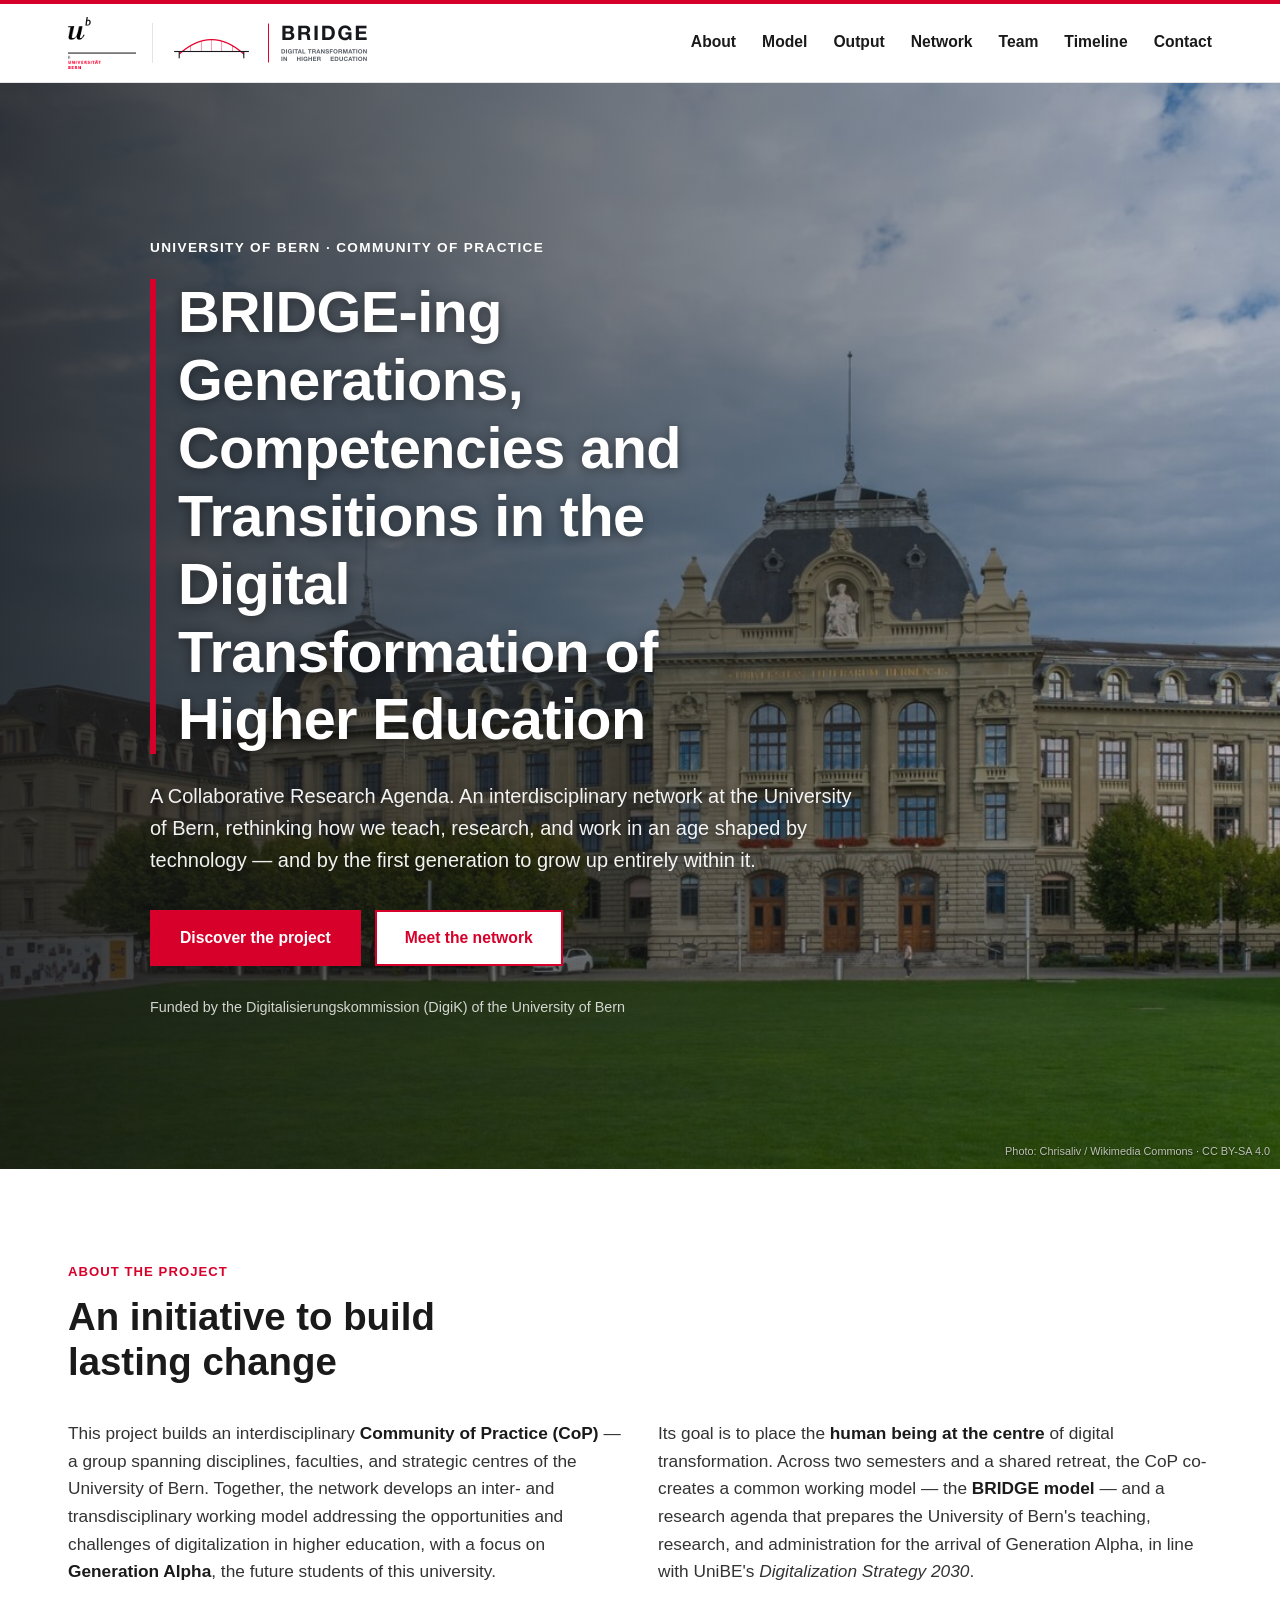
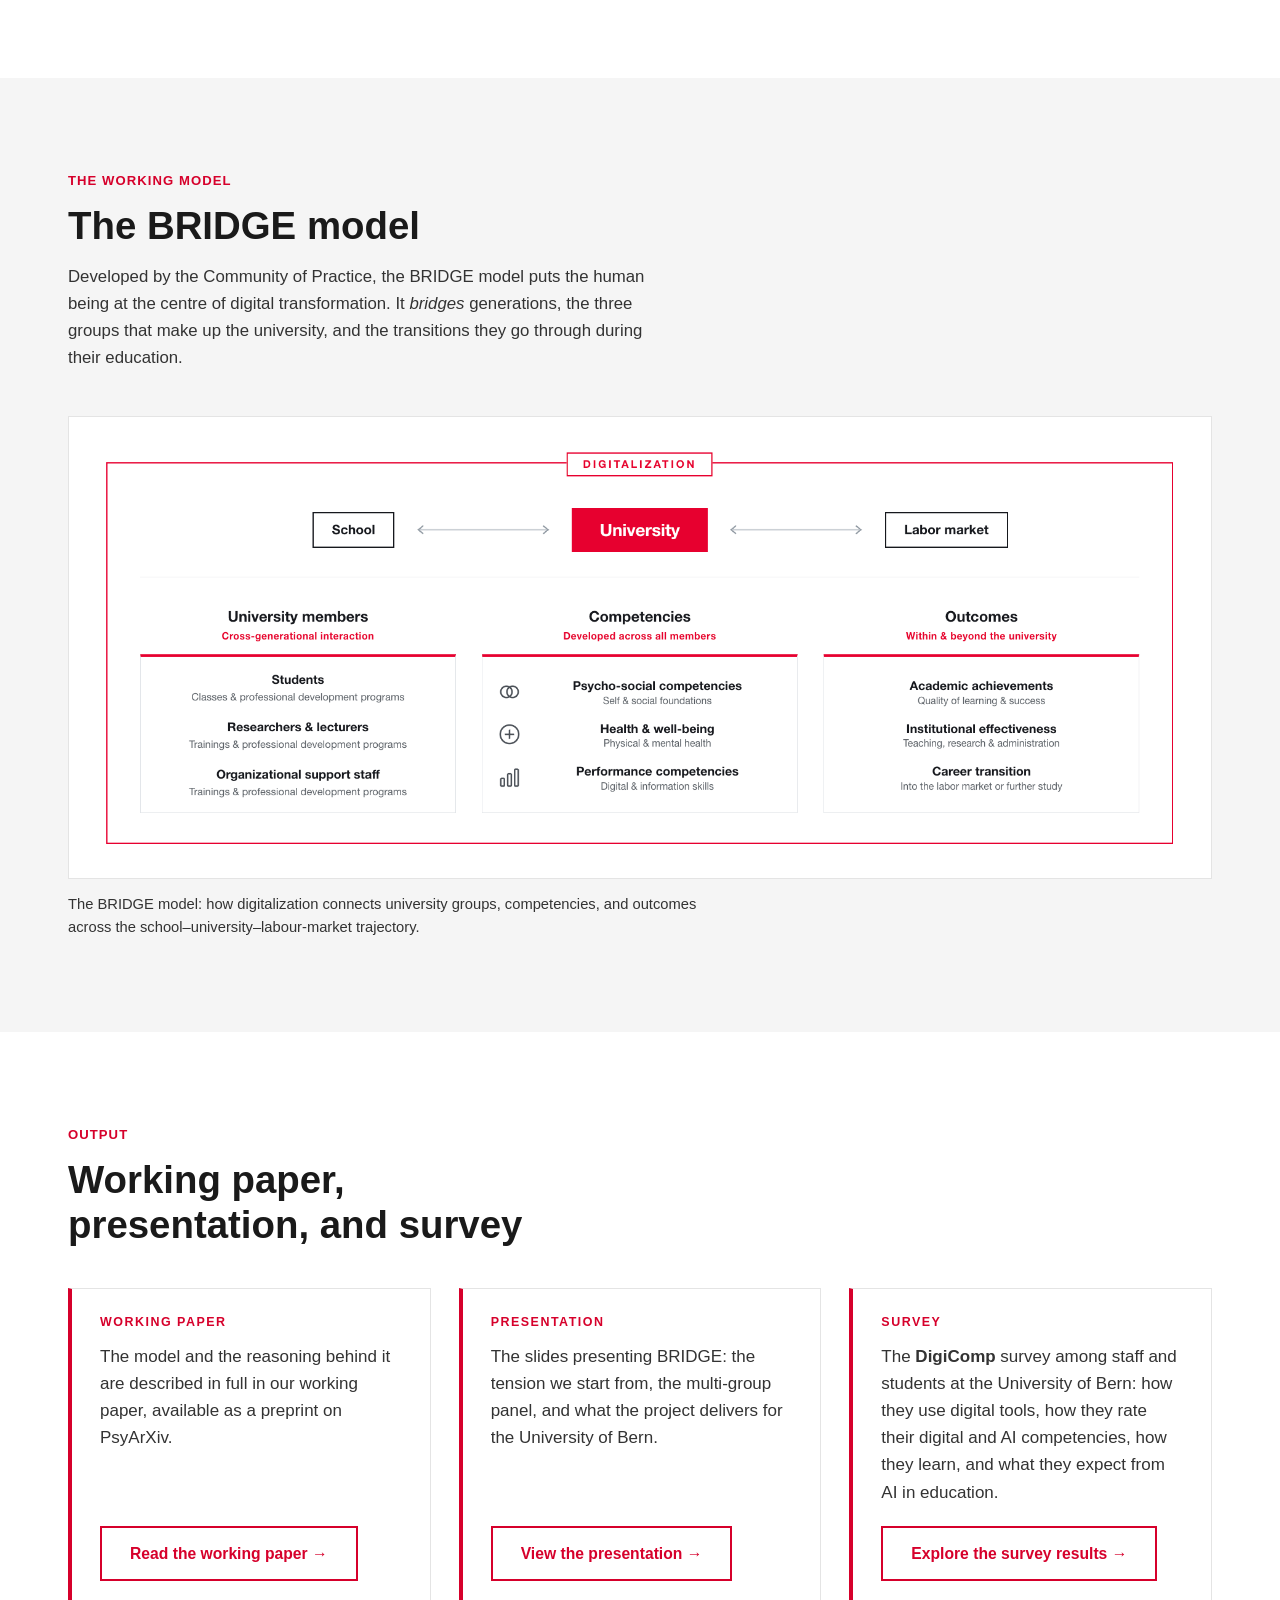
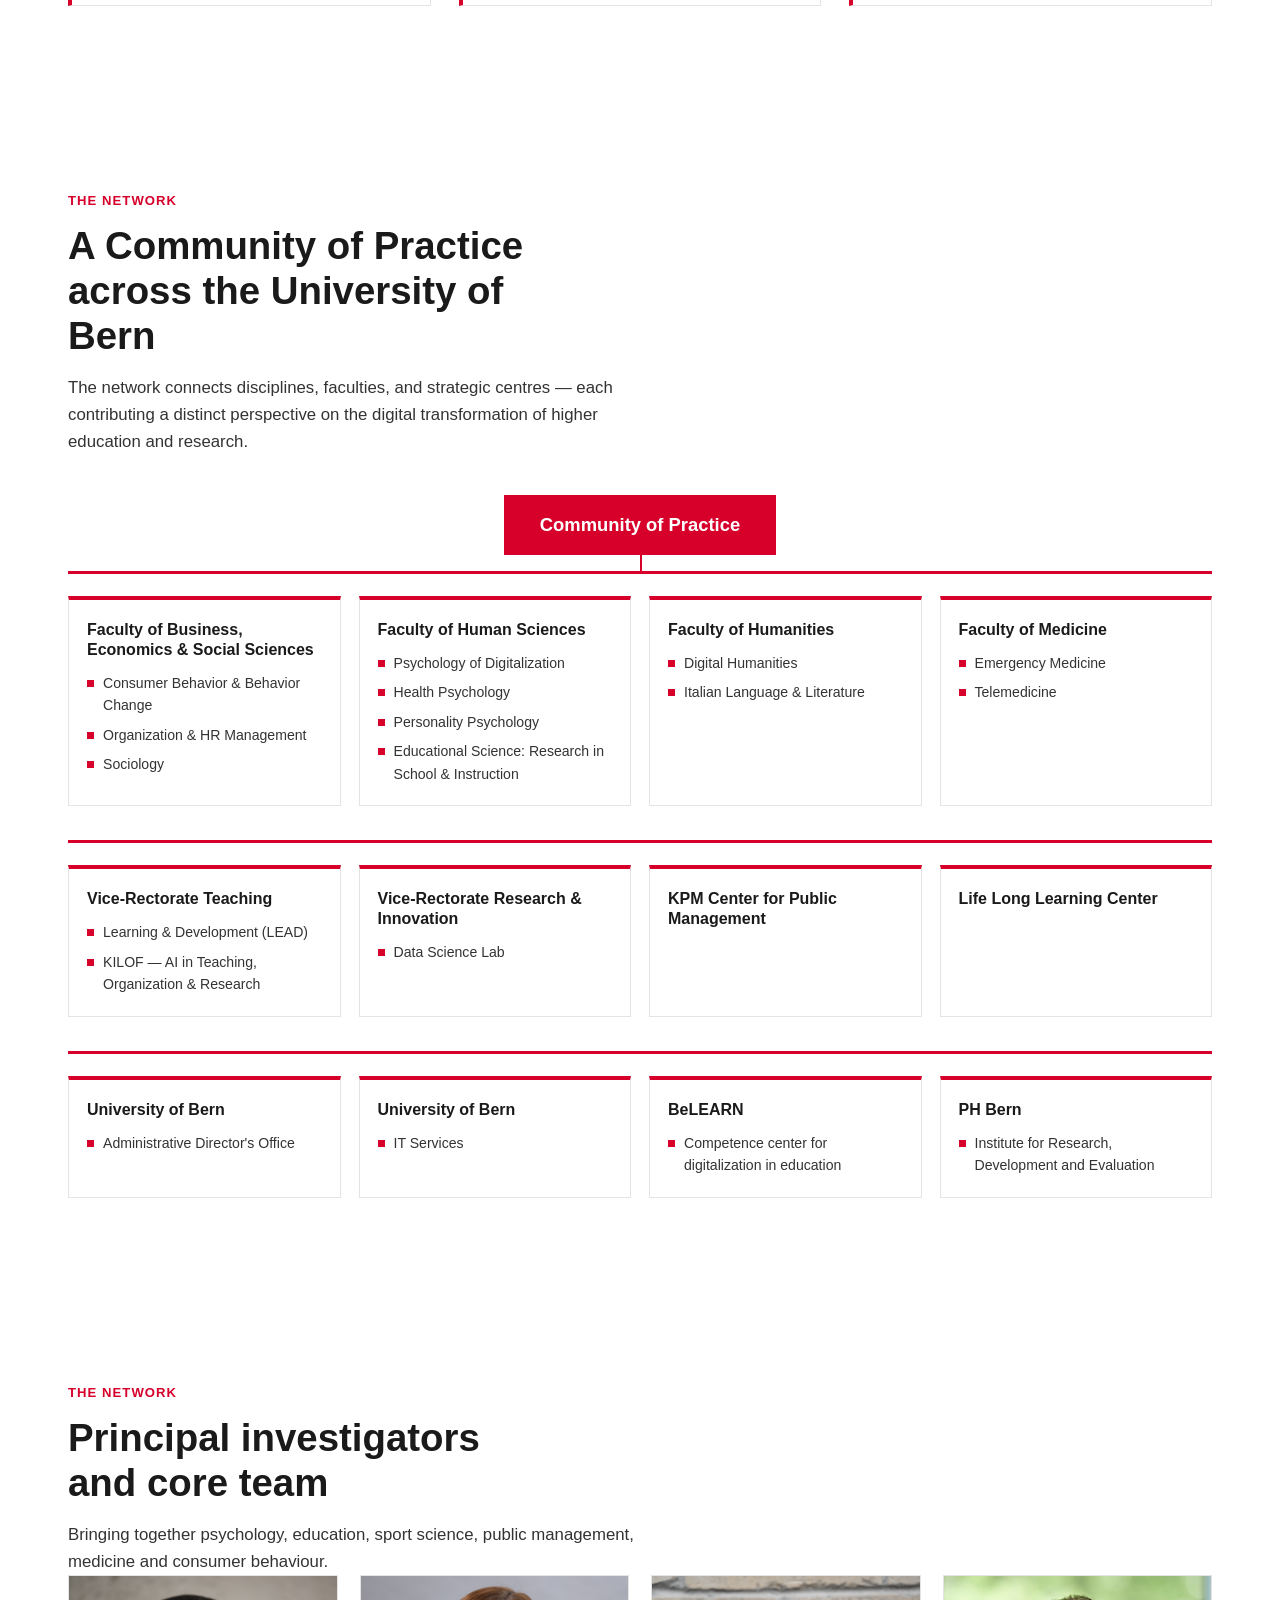
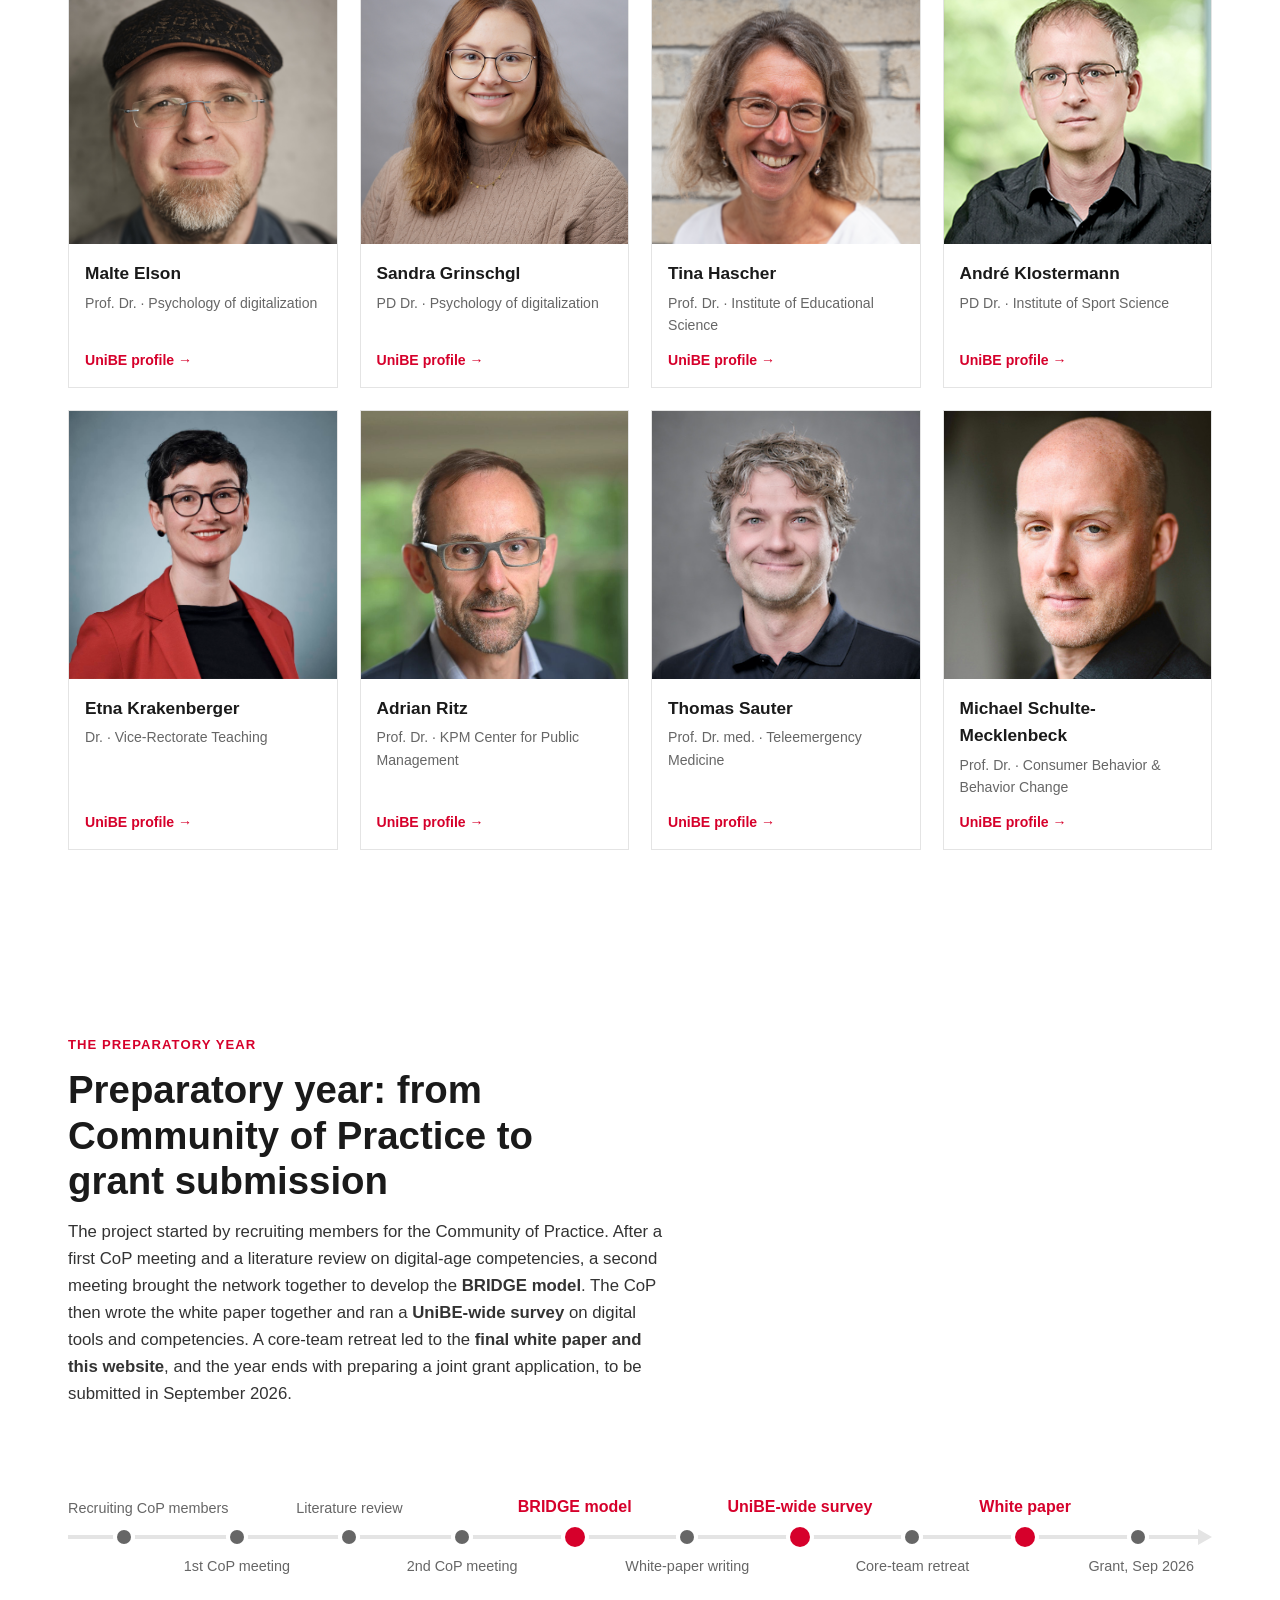
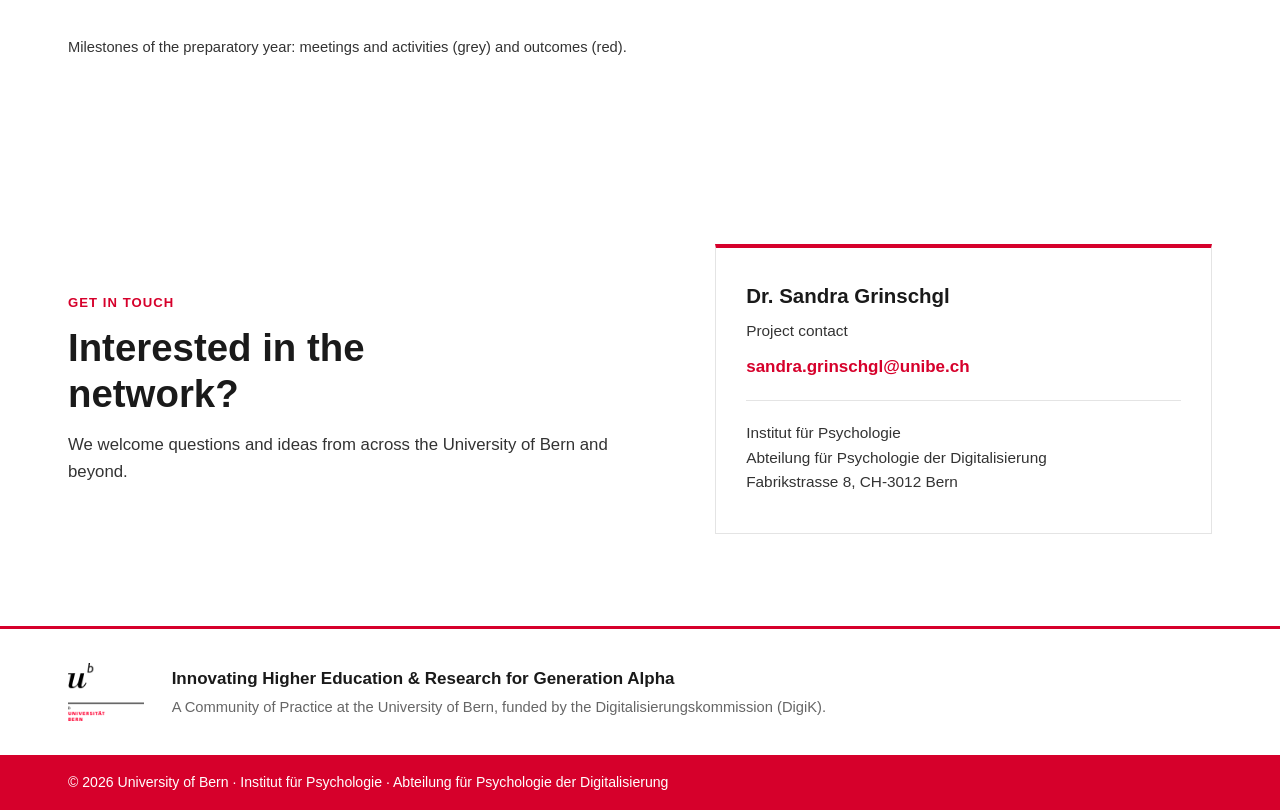
==== commit e24557b2: "Add Output section with working paper, presentation and survey; timeline from the presentation - New" ====
--- a/index.html
+++ b/index.html
@@ -19,9 +19,9 @@
       <nav class="nav-links">
         <a href="#about">About</a>
         <a href="#model">Model</a>
+        <a href="#output">Output</a>
         <a href="#network">Network</a>
         <a href="#team">Team</a>
-        <a href="#survey">Survey</a>
         <a href="#timeline">Timeline</a>
         <a href="#contact">Contact</a>
       </nav>
@@ -96,15 +96,46 @@
             school&ndash;university&ndash;labour-market trajectory.
           </figcaption>
         </figure>
-        <div class="paper-link">
-          <p class="paper-link-label">Working paper</p>
-          <p class="paper-link-text">
-            The model and the reasoning behind it are described in full in our working paper, available as a preprint
-            on PsyArXiv.
-          </p>
-          <a class="btn btn-ghost" href="https://osf.io/preprints/psyarxiv/w56pu_v2" target="_blank" rel="noopener">
-            Read the working paper &rarr;
-          </a>
+      </div>
+    </section>
+
+    <!-- OUTPUT -->
+    <section id="output" class="section">
+      <div class="container">
+        <p class="section-eyebrow">Output</p>
+        <h2 class="section-title">Working paper, presentation, and survey</h2>
+        <div class="output-grid">
+          <div class="paper-link">
+            <p class="paper-link-label">Working paper</p>
+            <p class="paper-link-text">
+              The model and the reasoning behind it are described in full in our working paper, available as a preprint
+              on PsyArXiv.
+            </p>
+            <a class="btn btn-ghost" href="https://osf.io/preprints/psyarxiv/w56pu_v3" target="_blank" rel="noopener">
+              Read the working paper &rarr;
+            </a>
+          </div>
+          <div class="paper-link">
+            <p class="paper-link-label">Presentation</p>
+            <p class="paper-link-text">
+              The slides presenting BRIDGE: the tension we start from, the multi-group panel, and what the project
+              delivers for the University of Bern.
+            </p>
+            <a class="btn btn-ghost" href="presentation/BRIDGE_Presentation.html" target="_blank" rel="noopener">
+              View the presentation &rarr;
+            </a>
+          </div>
+          <div class="paper-link">
+            <p class="paper-link-label">Survey</p>
+            <p class="paper-link-text">
+              The <strong>DigiComp</strong> survey among staff and students at the University of Bern: how they use
+              digital tools, how they rate their digital and AI competencies, how they learn, and what they expect
+              from AI in education.
+            </p>
+            <a class="btn btn-ghost" href="survey.html">
+              Explore the survey results &rarr;
+            </a>
+          </div>
         </div>
       </div>
     </section>
@@ -273,23 +304,6 @@
     </section>
 
     <!-- SURVEY -->
-    <section id="survey" class="section section-alt">
-      <div class="container">
-        <p class="section-eyebrow">The survey</p>
-        <h2 class="section-title">Listening to the university</h2>
-        <p class="section-sub">
-          To ground the BRIDGE model in evidence, the network ran the <strong>DigiComp</strong> survey among
-          staff and students at the University of Bern &mdash; asking how they use digital tools, how they rate
-          their digital and AI competencies, how they learn, and what they expect from AI in education. The full
-          results, with a chart for every theme, live on the survey page.
-        </p>
-        <a class="survey-teaser" href="survey.html">
-          <img src="assets/figures/survey-preview.png" alt="Preview of the survey results: mean usage frequency of digital tools, by staff and students" />
-          <span class="survey-teaser-cta">Explore the full survey results &rarr;</span>
-        </a>
-      </div>
-    </section>
-
     <!-- PREPARATORY YEAR -->
     <section id="timeline" class="section">
       <div class="container">
@@ -304,13 +318,18 @@
           application, to be submitted in September 2026.
         </p>
         <figure class="figure figure--wide">
-          <div class="figure-scroll">
-            <img
-              src="assets/figures/prep_year.png"
-              alt="Timeline of the preparatory year. Meetings and activities: recruiting CoP members, first CoP meeting, literature review on digital-age competencies, second CoP meeting, collaborative white-paper writing, core-team retreat, and grant preparation (submission September 2026). Outcomes: the BRIDGE model, a UniBE-wide survey on digital tools and competencies, and the final white paper and project website."
-              loading="lazy"
-            />
-          </div>
+          <ol class="tl" aria-label="Milestones of the preparatory year">
+            <li class="up"><span class="lbl">Recruiting CoP members</span><span class="dot"></span></li>
+            <li class="down"><span class="dot"></span><span class="lbl">1st CoP meeting</span></li>
+            <li class="up"><span class="lbl">Literature review</span><span class="dot"></span></li>
+            <li class="down"><span class="dot"></span><span class="lbl">2nd CoP meeting</span></li>
+            <li class="up out"><span class="lbl">BRIDGE model</span><span class="dot"></span></li>
+            <li class="down"><span class="dot"></span><span class="lbl">White-paper writing</span></li>
+            <li class="up out"><span class="lbl">UniBE-wide survey</span><span class="dot"></span></li>
+            <li class="down"><span class="dot"></span><span class="lbl">Core-team retreat</span></li>
+            <li class="up out"><span class="lbl">White paper</span><span class="dot"></span></li>
+            <li class="down"><span class="dot"></span><span class="lbl">Grant, Sep 2026</span></li>
+          </ol>
           <figcaption class="figure-caption">
             Milestones of the preparatory year: meetings and activities (grey) and outcomes (red).
           </figcaption>
--- a/styles.css
+++ b/styles.css
@@ -211,6 +211,37 @@
 }
 .paper-link-text { margin: 10px 0 20px; color: var(--ink-soft); }
 
+.output-grid { display: grid; grid-template-columns: repeat(3, 1fr); gap: 28px; margin: 40px 0 0; }
+.output-grid .paper-link { margin: 0; max-width: none; display: flex; flex-direction: column; align-items: flex-start; }
+.output-grid .paper-link-text { flex: 1; }
+
+/* ---------- Preparatory-year timeline (as in the presentation) ---------- */
+.tl {
+  list-style: none; margin: 40px 0 0; padding: 0 18px 0 0;
+  display: grid; grid-template-columns: repeat(10, 1fr);
+  position: relative; line-height: 1.25;
+}
+.tl::before {                       /* the line */
+  content: ""; position: absolute; left: 0; right: 10px; top: 50%;
+  height: 4px; margin-top: -2px; background: var(--line);
+}
+.tl::after {                        /* arrow head */
+  content: ""; position: absolute; right: 0; top: 50%; margin-top: -8px;
+  border-left: 14px solid var(--line); border-top: 8px solid transparent; border-bottom: 8px solid transparent;
+}
+.tl li { display: grid; grid-template-rows: 4.2em 28px 4.2em; justify-items: center; text-align: center; margin: 0; }
+.tl .dot {
+  grid-row: 2; align-self: center; position: relative; z-index: 1;
+  width: 14px; height: 14px; border-radius: 50%; background: var(--muted); box-shadow: 0 0 0 4px #fff;
+}
+.tl .lbl { width: 170%; font-size: 0.9rem; line-height: 1.25; color: var(--muted); }
+.tl li.up .lbl   { grid-row: 1; align-self: end;   padding-bottom: 6px; }
+.tl li.down .lbl { grid-row: 3; align-self: start; padding-top: 6px; }
+.tl li.out .dot  { background: var(--ub-red); width: 20px; height: 20px; }
+.tl li.out .lbl  { color: var(--ub-red); font-weight: 700; font-size: 1rem; }
+.tl li:first-child .lbl { justify-self: start; text-align: left; width: 160%; }
+.tl li:last-child .lbl  { justify-self: end; text-align: right; width: 160%; }
+
 /* ---------- Survey teaser ---------- */
 .survey-teaser {
   display: block;
@@ -371,6 +402,14 @@
   .nav-links { display: none; }
   .about-grid { grid-template-columns: 1fr; gap: 22px; }
   .cards { grid-template-columns: 1fr; }
+  .output-grid { grid-template-columns: 1fr; }
+  .tl { grid-template-columns: 1fr; padding: 0 0 0 4px; }
+  .tl::before { left: 13px; right: auto; top: 0; bottom: 0; width: 4px; height: auto; margin: 0; }
+  .tl::after { display: none; }
+  .tl li { grid-template-rows: none; grid-template-columns: 22px 1fr; gap: 16px; align-items: center; justify-items: start; text-align: left; padding: 8px 0; }
+  .tl .dot { grid-row: 1; grid-column: 1; justify-self: center; }
+  .tl li.up .lbl, .tl li.down .lbl, .tl li:first-child .lbl, .tl li:last-child .lbl {
+    grid-row: 1; grid-column: 2; width: auto; padding: 0; justify-self: start; text-align: left; }
   .model-grid { grid-template-columns: repeat(2, 1fr); }
   .timeline { grid-template-columns: 1fr 1fr; gap: 28px 0; }
   .timeline::before { display: none; }
